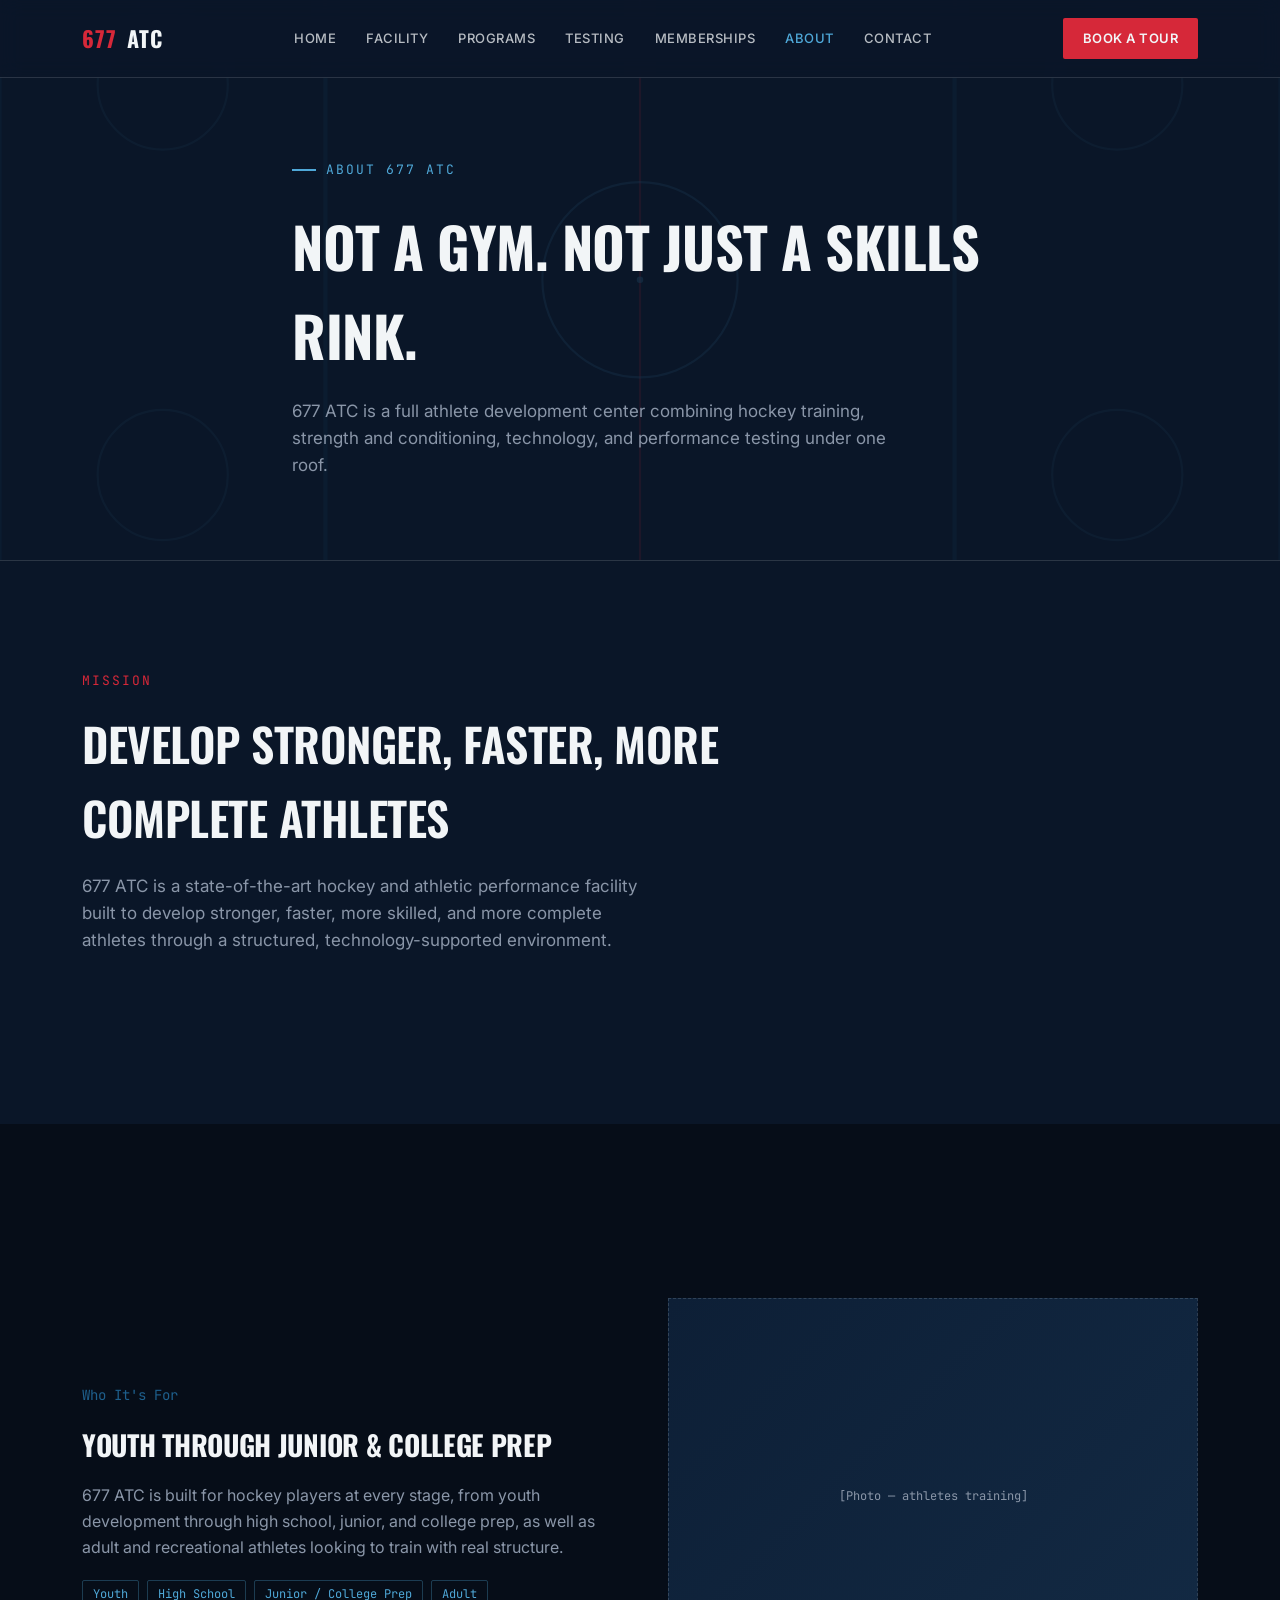
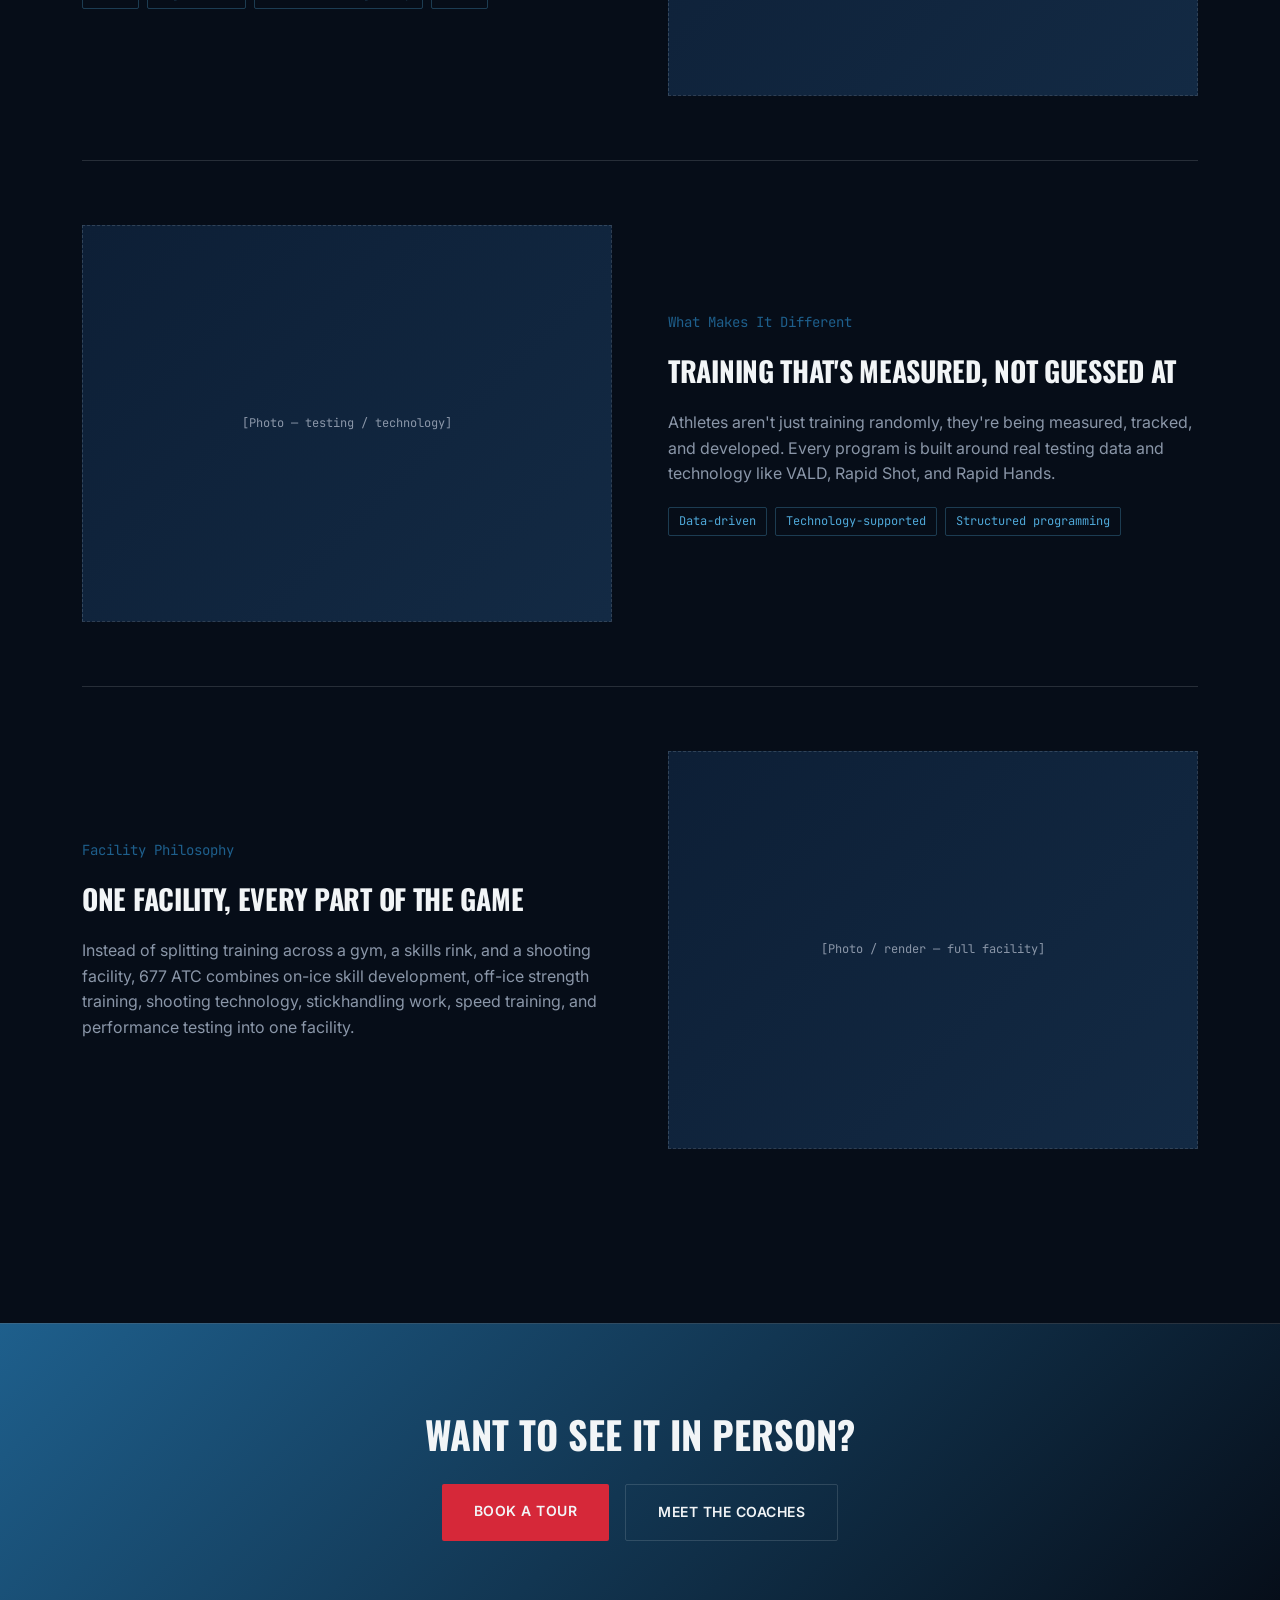
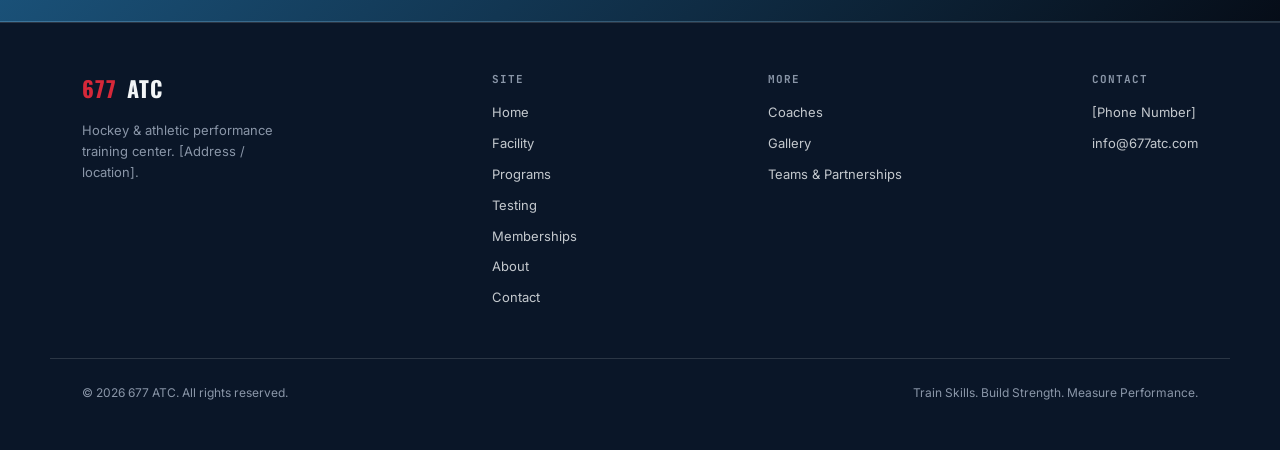
==== about.html @ 2be86d32 "Initial 677 ATC site" ====
<!DOCTYPE html>
<html lang="en">
<head>
<meta charset="UTF-8">
<meta name="viewport" content="width=device-width, initial-scale=1.0">
<title>About | 677 ATC</title>
<meta name="description" content="677 ATC is a full athlete development center combining hockey training, strength and conditioning, technology, and performance testing.">
<link rel="preconnect" href="https://fonts.googleapis.com">
<link href="https://fonts.googleapis.com/css2?family=Oswald:wght@400;500;600;700&family=Inter:wght@400;500;600&family=JetBrains+Mono:wght@400;500&display=swap" rel="stylesheet">
<link rel="stylesheet" href="styles.css">
</head>
<body>
<header>
  <nav>
    <a href="index.html" class="logo"><span class="num">677</span> ATC</a>
    <div class="nav-links">
      <a href="index.html">Home</a>
      <a href="facility.html">Facility</a>
      <a href="programs.html">Programs</a>
      <a href="testing.html">Testing</a>
      <a href="memberships.html">Memberships</a>
      <a href="about.html" class="active">About</a>
      <a href="contact.html">Contact</a>
    </div>
    <a href="contact.html" class="nav-cta">Book a Tour</a>
  </nav>
</header>
<section class="page-hero">
  <svg class="rink-svg" viewBox="0 0 1180 800" preserveAspectRatio="xMidYMid slice">
    <rect x="0" y="0" width="1180" height="800" rx="40" fill="none" stroke="#1E5F8C" stroke-width="3" opacity="0.4"/>
    <line x1="590" y1="0" x2="590" y2="800" stroke="#D62839" stroke-width="2" opacity="0.5"/>
    <line x1="300" y1="0" x2="300" y2="800" stroke="#1E5F8C" stroke-width="4" opacity="0.4"/>
    <line x1="880" y1="0" x2="880" y2="800" stroke="#1E5F8C" stroke-width="4" opacity="0.4"/>
    <circle cx="590" cy="400" r="90" fill="none" stroke="#4FA8D8" stroke-width="2" opacity="0.4"/>
    <circle cx="590" cy="400" r="3" fill="#4FA8D8" opacity="0.6"/>
    <circle cx="150" cy="220" r="60" fill="none" stroke="#4FA8D8" stroke-width="2" opacity="0.25"/>
    <circle cx="150" cy="580" r="60" fill="none" stroke="#4FA8D8" stroke-width="2" opacity="0.25"/>
    <circle cx="1030" cy="220" r="60" fill="none" stroke="#4FA8D8" stroke-width="2" opacity="0.25"/>
    <circle cx="1030" cy="580" r="60" fill="none" stroke="#4FA8D8" stroke-width="2" opacity="0.25"/>
  </svg>
  <div class="wrap page-hero-inner">
    <div class="eyebrow">About 677 ATC</div>
    <h1 class="page-title">Not a Gym. Not Just a Skills Rink.</h1>
    <p class="page-desc">677 ATC is a full athlete development center combining hockey training, strength and conditioning, technology, and performance testing under one roof.</p>
  </div>
</section>

<section>
  <div class="wrap">
    <div class="section-head reveal">
      <div class="section-eyebrow">Mission</div>
      <h2 class="section-title">Develop Stronger, Faster, More Complete Athletes</h2>
      <p class="section-desc">677 ATC is a state-of-the-art hockey and athletic performance facility built to develop stronger, faster, more skilled, and more complete athletes through a structured, technology-supported environment.</p>
    </div>
  </div>
</section>

<section class="bg-deep">
  <div class="wrap">
    <div class="detail-block reveal">
      <div>
        <div class="detail-num">Who It's For</div>
        <h3>Youth Through Junior &amp; College Prep</h3>
        <p>677 ATC is built for hockey players at every stage, from youth development through high school, junior, and college prep, as well as adult and recreational athletes looking to train with real structure.</p>
        <div class="detail-tags"><span>Youth</span><span>High School</span><span>Junior / College Prep</span><span>Adult</span></div>
      </div>
      <div class="detail-visual reveal">[Photo — athletes training]</div>
    </div>
    <div class="detail-block reverse reveal">
      <div>
        <div class="detail-num">What Makes It Different</div>
        <h3>Training That's Measured, Not Guessed At</h3>
        <p>Athletes aren't just training randomly, they're being measured, tracked, and developed. Every program is built around real testing data and technology like VALD, Rapid Shot, and Rapid Hands.</p>
        <div class="detail-tags"><span>Data-driven</span><span>Technology-supported</span><span>Structured programming</span></div>
      </div>
      <div class="detail-visual reveal">[Photo — testing / technology]</div>
    </div>
    <div class="detail-block reveal">
      <div>
        <div class="detail-num">Facility Philosophy</div>
        <h3>One Facility, Every Part of the Game</h3>
        <p>Instead of splitting training across a gym, a skills rink, and a shooting facility, 677 ATC combines on-ice skill development, off-ice strength training, shooting technology, stickhandling work, speed training, and performance testing into one facility.</p>
      </div>
      <div class="detail-visual reveal">[Photo / render — full facility]</div>
    </div>
  </div>
</section>
<section class="cta-band">
  <div class="wrap">
    <h2 class="reveal">Want to see it in person?</h2>
    <div class="hero-ctas reveal">
      <a href="contact.html" class="btn-primary">Book a Tour</a>
      <a href="coaches.html" class="btn-secondary">Meet the Coaches</a>
    </div>
  </div>
</section>
<footer>
  <div class="wrap footer-inner">
    <div class="footer-col">
      <div class="logo"><span class="num">677</span> ATC</div>
      <p style="color:var(--steel);font-size:13px;margin-top:14px;max-width:220px;">Hockey &amp; athletic performance training center. [Address / location].</p>
    </div>
    <div class="footer-col">
      <h5>Site</h5>
      <a href="index.html">Home</a>
      <a href="facility.html">Facility</a>
      <a href="programs.html">Programs</a>
      <a href="testing.html">Testing</a>
      <a href="memberships.html">Memberships</a>
      <a href="about.html">About</a>
      <a href="contact.html">Contact</a>
    </div>
    <div class="footer-col">
      <h5>More</h5>
      <a href="coaches.html">Coaches</a>
      <a href="gallery.html">Gallery</a>
      <a href="teams.html">Teams & Partnerships</a>
    </div>
    <div class="footer-col">
      <h5>Contact</h5>
      <a href="tel:+10000000000">[Phone Number]</a>
      <a href="mailto:info@677atc.com">info@677atc.com</a>
    </div>
  </div>
  <div class="wrap footer-bottom">
    <div>&copy; 2026 677 ATC. All rights reserved.</div>
    <div>Train Skills. Build Strength. Measure Performance.</div>
  </div>
</footer>
<script src="script.js"></script>
</body>
</html>
---- styles.css ----
:root{
  --navy: #0A1628;
  --navy-deep: #060D18;
  --rink-blue: #1E5F8C;
  --ice-blue: #4FA8D8;
  --ice-white: #F2F5F7;
  --steel: #8A96A8;
  --goal-red: #D62839;
  --line-white: rgba(242,245,247,0.14);
  --font-display: 'Oswald', sans-serif;
  --font-body: 'Inter', sans-serif;
  --font-mono: 'JetBrains Mono', monospace;
}

*{margin:0;padding:0;box-sizing:border-box;}
html{scroll-behavior:smooth;}
body{
  background: var(--navy);
  color: var(--ice-white);
  font-family: var(--font-body);
  line-height: 1.6;
  overflow-x:hidden;
}
a{color:inherit;text-decoration:none;}
img{max-width:100%;display:block;}
.wrap{max-width:1180px;margin:0 auto;padding:0 32px;}

/* ---------- NAV ---------- */
header{
  position:fixed;top:0;left:0;right:0;z-index:100;
  background:rgba(10,22,40,0.9);
  backdrop-filter: blur(10px);
  border-bottom:1px solid var(--line-white);
}
nav{
  display:flex;align-items:center;justify-content:space-between;
  padding:18px 32px;max-width:1180px;margin:0 auto;
}
.logo{
  font-family:var(--font-display);
  font-weight:700;font-size:22px;letter-spacing:1px;
  display:flex;align-items:center;gap:10px;
}
.logo .num{color:var(--goal-red);}
.nav-links{display:flex;gap:30px;font-size:13px;font-weight:500;text-transform:uppercase;letter-spacing:0.5px;}
.nav-links a{opacity:0.75;transition:opacity .2s;}
.nav-links a:hover, .nav-links a.active{opacity:1;color:var(--ice-blue);}
.nav-cta{
  background:var(--goal-red);color:var(--ice-white);
  padding:10px 20px;font-size:13px;font-weight:600;
  text-transform:uppercase;letter-spacing:0.5px;border-radius:2px;
  transition:background .2s;white-space:nowrap;
}
.nav-cta:hover{background:#b8202f;}

/* ---------- HOMEPAGE HERO ---------- */
.hero{
  position:relative;min-height:100vh;display:flex;align-items:center;
  padding-top:80px;overflow:hidden;
}
.rink-svg{position:absolute;inset:0;width:100%;height:100%;opacity:0.35;pointer-events:none;}
.hero-inner{position:relative;z-index:2;max-width:1180px;margin:0 auto;padding:0 32px;width:100%;}
.eyebrow{
  font-family:var(--font-mono);font-size:13px;color:var(--ice-blue);
  letter-spacing:2px;text-transform:uppercase;margin-bottom:20px;
  display:flex;align-items:center;gap:10px;
}
.eyebrow::before{content:'';width:24px;height:2px;background:var(--ice-blue);}
h1.headline{
  font-family:var(--font-display);font-weight:700;
  font-size:clamp(38px, 6.5vw, 76px);line-height:0.98;letter-spacing:-1px;
  text-transform:uppercase;max-width:900px;margin-bottom:14px;
}
.headline-sub{
  font-family:var(--font-display);font-weight:400;font-size:clamp(16px,2vw,22px);
  color:var(--steel);text-transform:uppercase;letter-spacing:1px;margin-bottom:22px;
}
h1.headline .accent{color:var(--ice-blue);}
.tagline{
  font-family:var(--font-mono);font-size:16px;color:var(--ice-white);
  margin-bottom:36px;letter-spacing:0.5px;
}
.hero-sub{font-size:18px;color:var(--steel);max-width:520px;margin-bottom:36px;}
.hero-ctas{display:flex;gap:16px;flex-wrap:wrap;}
.btn-primary{
  background:var(--goal-red);color:var(--ice-white);
  padding:16px 32px;font-size:14px;font-weight:600;
  text-transform:uppercase;letter-spacing:0.5px;border-radius:2px;
  transition:background .2s; display:inline-block;border:none;cursor:pointer;
}
.btn-primary:hover{background:#b8202f;}
.btn-secondary{
  border:1px solid var(--line-white);color:var(--ice-white);
  padding:16px 32px;font-size:14px;font-weight:600;
  text-transform:uppercase;letter-spacing:0.5px;border-radius:2px;
  transition:border-color .2s,background .2s; display:inline-block;background:transparent;cursor:pointer;
}
.btn-secondary:hover{border-color:var(--ice-blue);background:rgba(79,168,216,0.08);}

/* ---------- INTERIOR PAGE HERO (smaller) ---------- */
.page-hero{
  padding:160px 0 80px;position:relative;overflow:hidden;
  border-bottom:1px solid var(--line-white);
}
.page-hero .rink-svg{opacity:0.2;}
.page-hero-inner{position:relative;z-index:2;max-width:760px;}
h1.page-title{
  font-family:var(--font-display);font-weight:700;font-size:clamp(34px,5vw,56px);
  text-transform:uppercase;letter-spacing:-0.5px;margin-bottom:18px;
}
.page-desc{font-size:17px;color:var(--steel);max-width:600px;}

/* ---------- SCOREBOARD STAT BAR ---------- */
.scoreboard{border-top:1px solid var(--line-white);border-bottom:1px solid var(--line-white);background:var(--navy-deep);}
.scoreboard .wrap{display:grid;grid-template-columns:repeat(4,1fr);}
.stat{padding:32px 24px;text-align:center;border-right:1px solid var(--line-white);}
.stat:last-child{border-right:none;}
.stat .num{font-family:var(--font-mono);font-size:32px;font-weight:500;color:var(--ice-blue);}
.stat .label{font-size:12px;color:var(--steel);text-transform:uppercase;letter-spacing:1px;margin-top:6px;}

/* ---------- SECTION SHARED ---------- */
section{padding:110px 0;position:relative;}
.section-head{margin-bottom:60px;max-width:640px;}
.section-eyebrow{
  font-family:var(--font-mono);font-size:13px;color:var(--goal-red);
  text-transform:uppercase;letter-spacing:2px;margin-bottom:16px;
}
h2.section-title{
  font-family:var(--font-display);font-weight:600;
  font-size:clamp(30px,4vw,46px);text-transform:uppercase;letter-spacing:-0.5px;
  margin-bottom:18px;
}
.section-desc{color:var(--steel);font-size:17px;max-width:560px;}
.bg-deep{background:var(--navy-deep);}

/* ---------- PROGRAM / NUMBERED SEQUENCE CARDS ---------- */
.program-grid{display:grid;grid-template-columns:repeat(3,1fr);gap:2px;background:var(--line-white);}
.program-card{background:var(--navy-deep);padding:44px 34px;position:relative;}
.program-num{font-family:var(--font-mono);font-size:14px;color:var(--rink-blue);margin-bottom:22px;}
.program-card h3{font-family:var(--font-display);font-size:22px;text-transform:uppercase;margin-bottom:12px;letter-spacing:0.5px;}
.program-card p{color:var(--steel);font-size:15px;margin-bottom:18px;}
.program-card .tag{
  display:inline-block;font-family:var(--font-mono);font-size:12px;
  color:var(--ice-blue);border:1px solid rgba(79,168,216,0.3);padding:4px 10px;border-radius:2px;
}

/* ---------- FACILITY FEATURE GRID ---------- */
.feature-grid{display:grid;grid-template-columns:repeat(4,1fr);gap:1px;background:var(--line-white);}
.feature{background:var(--navy);padding:32px 28px;}
.feature h4{font-family:var(--font-display);font-size:18px;text-transform:uppercase;margin-bottom:10px;letter-spacing:0.5px;}
.feature p{color:var(--steel);font-size:14px;}
.icon-line{width:32px;height:3px;background:var(--goal-red);margin-bottom:18px;}

/* ---------- FACILITY PAGE DETAIL BLOCKS ---------- */
.detail-block{
  display:grid;grid-template-columns:1fr 1fr;gap:56px;align-items:center;
  padding:64px 0;border-bottom:1px solid var(--line-white);
}
.detail-block:last-of-type{border-bottom:none;}
.detail-block.reverse{direction:rtl;}
.detail-block.reverse > *{direction:ltr;}
.detail-num{font-family:var(--font-mono);color:var(--rink-blue);font-size:14px;margin-bottom:16px;}
.detail-block h3{font-family:var(--font-display);font-size:28px;text-transform:uppercase;margin-bottom:16px;letter-spacing:-0.3px;}
.detail-block p{color:var(--steel);font-size:16px;margin-bottom:20px;}
.detail-tags{display:flex;gap:8px;flex-wrap:wrap;}
.detail-tags span{
  font-family:var(--font-mono);font-size:12px;color:var(--ice-blue);
  border:1px solid rgba(79,168,216,0.3);padding:4px 10px;border-radius:2px;
}
.detail-visual{
  aspect-ratio:4/3;background:linear-gradient(135deg,#0d1f36,#132a44);
  border:1px dashed var(--line-white);display:flex;align-items:center;justify-content:center;
  font-family:var(--font-mono);font-size:12px;color:var(--steel);
}

/* ---------- PRICING / MEMBERSHIP CARDS ---------- */
.pricing-grid{display:grid;grid-template-columns:repeat(3,1fr);gap:24px;}
.pricing-card{
  background:var(--navy-deep);border:1px solid var(--line-white);border-radius:4px;
  padding:40px 32px;display:flex;flex-direction:column;
}
.pricing-card.featured{border-color:var(--goal-red);position:relative;}
.pricing-badge{
  position:absolute;top:-13px;left:32px;background:var(--goal-red);color:var(--ice-white);
  font-family:var(--font-mono);font-size:11px;text-transform:uppercase;letter-spacing:1px;
  padding:4px 12px;border-radius:2px;
}
.pricing-card h3{font-family:var(--font-display);font-size:22px;text-transform:uppercase;margin-bottom:10px;}
.pricing-card .price{font-family:var(--font-mono);font-size:24px;color:var(--ice-blue);margin-bottom:20px;}
.pricing-card ul{list-style:none;margin-bottom:28px;flex-grow:1;}
.pricing-card ul li{
  font-size:14px;color:var(--steel);padding:9px 0;border-top:1px solid var(--line-white);
}
.pricing-card ul li:first-child{border-top:none;}
.pricing-note{
  background:rgba(255,255,255,0.03);border:1px solid var(--line-white);border-radius:4px;
  padding:36px;text-align:center;margin-top:32px;
}
.pricing-note p{color:var(--steel);font-size:16px;margin-bottom:20px;max-width:520px;margin-left:auto;margin-right:auto;}

/* ---------- COACH / STAFF CARDS ---------- */
.coach-grid{display:grid;grid-template-columns:repeat(3,1fr);gap:32px;}
.coach-card{background:var(--navy-deep);border:1px solid var(--line-white);border-radius:4px;overflow:hidden;}
.coach-photo{
  aspect-ratio:1/1;background:linear-gradient(135deg,#0d1f36,#132a44);
  display:flex;align-items:center;justify-content:center;
  font-family:var(--font-mono);font-size:12px;color:var(--steel);
  border-bottom:1px solid var(--line-white);
}
.coach-info{padding:24px;}
.coach-info h4{font-family:var(--font-display);font-size:19px;text-transform:uppercase;margin-bottom:4px;}
.coach-role{font-family:var(--font-mono);font-size:12px;color:var(--ice-blue);margin-bottom:14px;text-transform:uppercase;letter-spacing:0.5px;}
.coach-info p{color:var(--steel);font-size:14px;margin-bottom:14px;}
.coach-tags{display:flex;gap:6px;flex-wrap:wrap;}
.coach-tags span{
  font-size:11px;font-family:var(--font-mono);color:var(--steel);
  border:1px solid var(--line-white);padding:3px 8px;border-radius:2px;
}

/* ---------- TECHNOLOGY GRID ---------- */
.tech-grid{display:grid;grid-template-columns:repeat(2,1fr);gap:1px;background:var(--line-white);}
.tech-item{background:var(--navy);padding:40px;display:flex;gap:24px;align-items:flex-start;}
.tech-mark{
  font-family:var(--font-mono);font-size:13px;color:var(--goal-red);
  border:1px solid rgba(214,40,57,0.35);padding:6px 10px;border-radius:2px;white-space:nowrap;
}
.tech-item h4{font-family:var(--font-display);font-size:19px;text-transform:uppercase;margin-bottom:8px;}
.tech-item p{color:var(--steel);font-size:14px;}

/* ---------- GALLERY ---------- */
.gallery-grid{display:grid;grid-template-columns:repeat(4,1fr);gap:12px;}
.gallery-slot{
  aspect-ratio:4/5;background:linear-gradient(135deg,#0d1f36,#132a44);
  border:1px dashed var(--line-white);display:flex;align-items:center;justify-content:center;
  font-family:var(--font-mono);font-size:12px;color:var(--steel);text-align:center;padding:12px;
}
.gallery-slot.wide{aspect-ratio:8/5;grid-column:span 2;}

/* ---------- TEAMS / PARTNERSHIPS ---------- */
.partner-grid{display:grid;grid-template-columns:repeat(2,1fr);gap:1px;background:var(--line-white);}
.partner-card{background:var(--navy);padding:40px;}
.partner-card h4{font-family:var(--font-display);font-size:20px;text-transform:uppercase;margin-bottom:10px;}
.partner-card p{color:var(--steel);font-size:14px;}

/* ---------- CONTACT ---------- */
.contact-inner{display:grid;grid-template-columns:0.9fr 1.1fr;gap:64px;align-items:start;}
.contact-info-block{margin-bottom:28px;}
.contact-info-block .label{
  font-family:var(--font-mono);font-size:11px;color:var(--ice-blue);
  text-transform:uppercase;letter-spacing:1px;margin-bottom:6px;
}
.contact-info-block .value{font-size:16px;}
.map-embed{
  aspect-ratio:16/9;background:linear-gradient(135deg,#0d1f36,#132a44);
  border:1px dashed var(--line-white);display:flex;align-items:center;justify-content:center;
  font-family:var(--font-mono);font-size:12px;color:var(--steel);margin-top:24px;
}
.contact-form{background:rgba(255,255,255,0.03);border:1px solid var(--line-white);padding:40px;border-radius:4px;}
.field{margin-bottom:20px;}
.field-row{display:grid;grid-template-columns:1fr 1fr;gap:16px;}
.field label{display:block;font-size:12px;text-transform:uppercase;letter-spacing:1px;color:var(--steel);margin-bottom:8px;}
.field input, .field select, .field textarea{
  width:100%;background:var(--navy-deep);border:1px solid var(--line-white);
  color:var(--ice-white);padding:14px 16px;font-size:15px;border-radius:2px;font-family:var(--font-body);
}
.field textarea{resize:vertical;min-height:100px;}
.field input:focus, .field select:focus, .field textarea:focus{outline:2px solid var(--ice-blue);outline-offset:1px;}
.submit-btn{
  width:100%;background:var(--goal-red);color:var(--ice-white);border:none;
  padding:16px;font-size:14px;font-weight:600;text-transform:uppercase;letter-spacing:0.5px;
  border-radius:2px;cursor:pointer;transition:background .2s;
}
.submit-btn:hover{background:#b8202f;}

/* ---------- CTA BAND ---------- */
.cta-band{
  background:linear-gradient(135deg, var(--rink-blue), var(--navy-deep));
  padding:80px 0;text-align:center;border-top:1px solid var(--line-white);border-bottom:1px solid var(--line-white);
}
.cta-band h2{font-family:var(--font-display);font-size:clamp(26px,3.5vw,38px);text-transform:uppercase;margin-bottom:20px;}
.cta-band .hero-ctas{justify-content:center;}

/* ---------- FOOTER ---------- */
footer{border-top:1px solid var(--line-white);padding:48px 0;}
.footer-inner{display:flex;justify-content:space-between;align-items:flex-start;flex-wrap:wrap;gap:32px;}
.footer-links{display:flex;gap:24px;font-size:13px;color:var(--steel);flex-wrap:wrap;}
.footer-col h5{
  font-family:var(--font-mono);font-size:11px;color:var(--steel);text-transform:uppercase;
  letter-spacing:1px;margin-bottom:14px;
}
.footer-col a{display:block;font-size:13px;color:var(--ice-white);opacity:0.8;margin-bottom:10px;}
.footer-col a:hover{opacity:1;color:var(--ice-blue);}
.footer-bottom{
  margin-top:40px;padding-top:24px;border-top:1px solid var(--line-white);
  font-size:12px;color:var(--steel);display:flex;justify-content:space-between;flex-wrap:wrap;gap:12px;
}

/* ---------- SCROLL REVEAL ---------- */
.reveal{opacity:0;transform:translateY(24px);transition:opacity .7s ease, transform .7s ease;}
.reveal.visible{opacity:1;transform:translateY(0);}
@media (prefers-reduced-motion: reduce){
  .reveal{opacity:1;transform:none;transition:none;}
  html{scroll-behavior:auto;}
}

/* ---------- RESPONSIVE ---------- */
@media (max-width:900px){
  .nav-links{display:none;}
  .scoreboard .wrap{grid-template-columns:repeat(2,1fr);}
  .stat:nth-child(2){border-right:none;}
  .program-grid{grid-template-columns:1fr;}
  .feature-grid{grid-template-columns:repeat(2,1fr);}
  .gallery-grid{grid-template-columns:repeat(2,1fr);}
  .gallery-slot.wide{grid-column:span 2;}
  .contact-inner{grid-template-columns:1fr;}
  .detail-block, .detail-block.reverse{grid-template-columns:1fr;direction:ltr;}
  .pricing-grid{grid-template-columns:1fr;}
  .coach-grid{grid-template-columns:1fr;}
  .tech-grid{grid-template-columns:1fr;}
  .partner-grid{grid-template-columns:1fr;}
  .field-row{grid-template-columns:1fr;}
  section{padding:72px 0;}
  .page-hero{padding:140px 0 60px;}
}
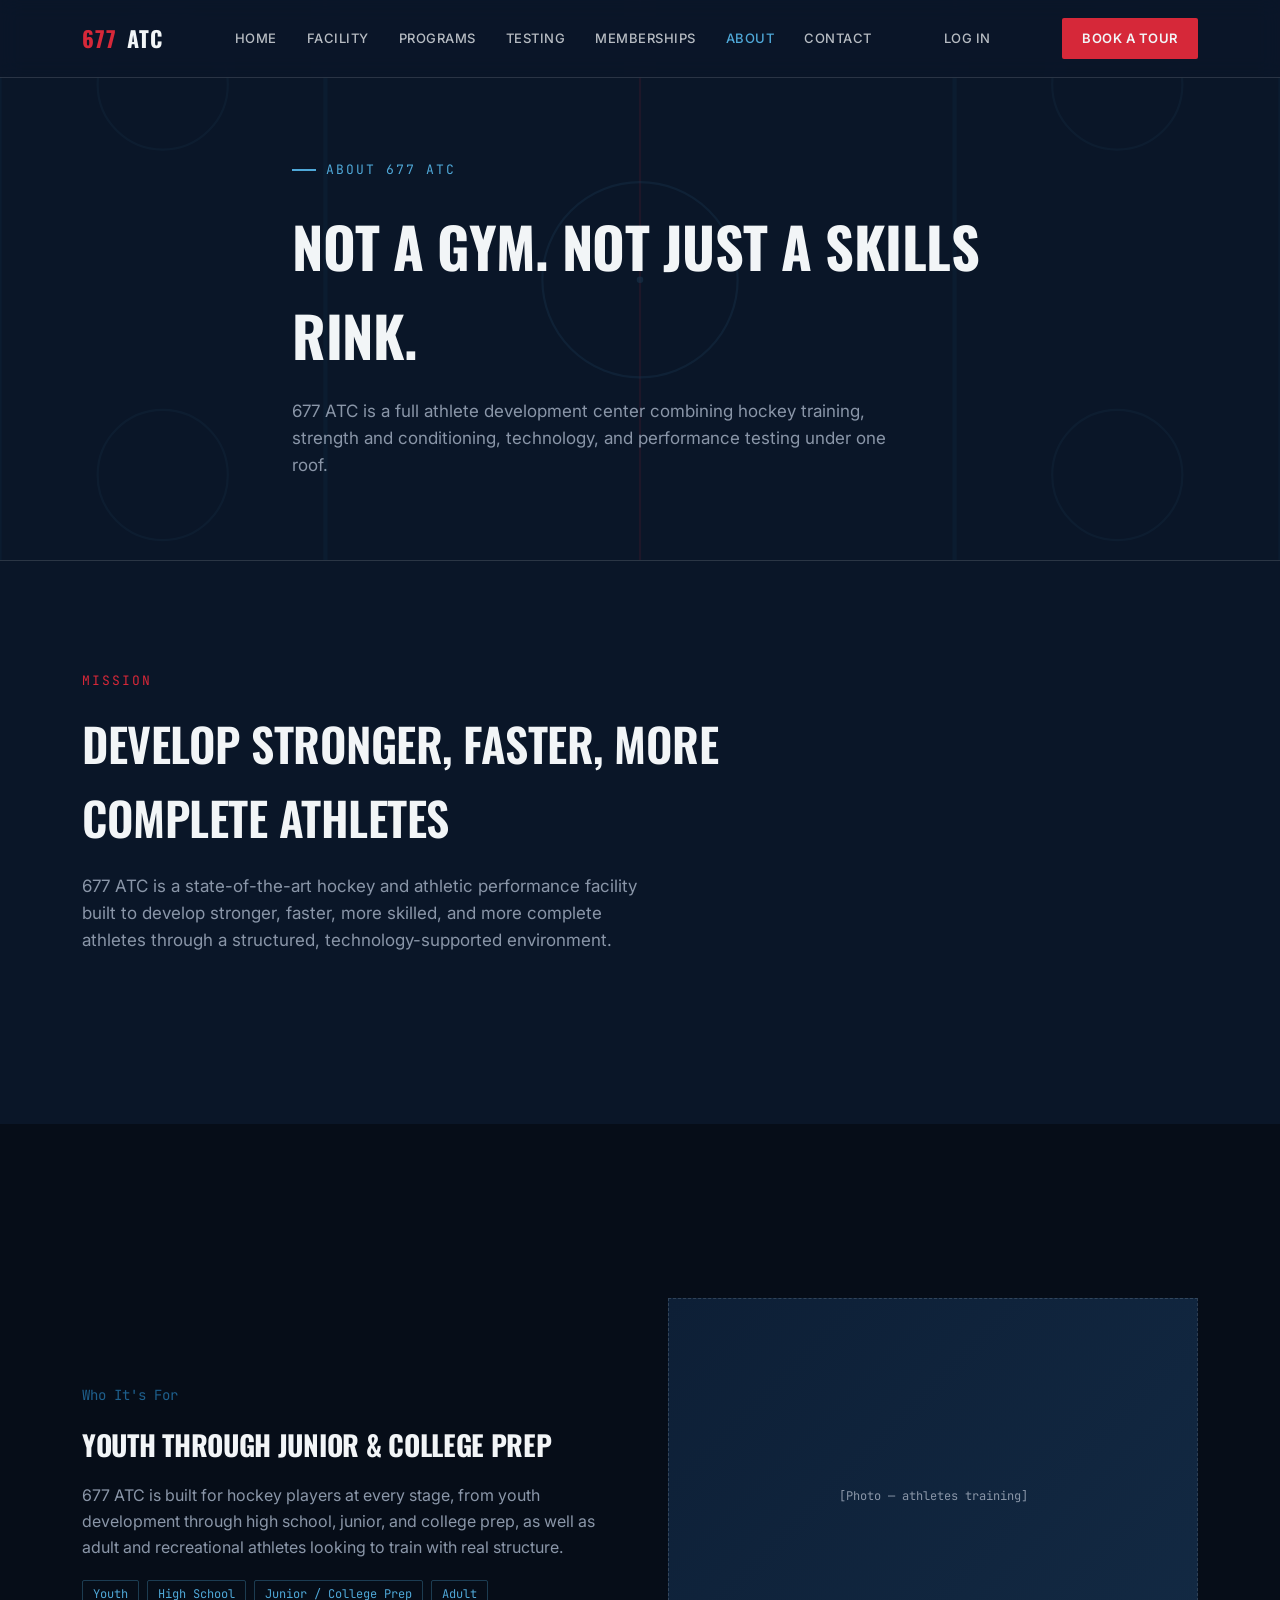
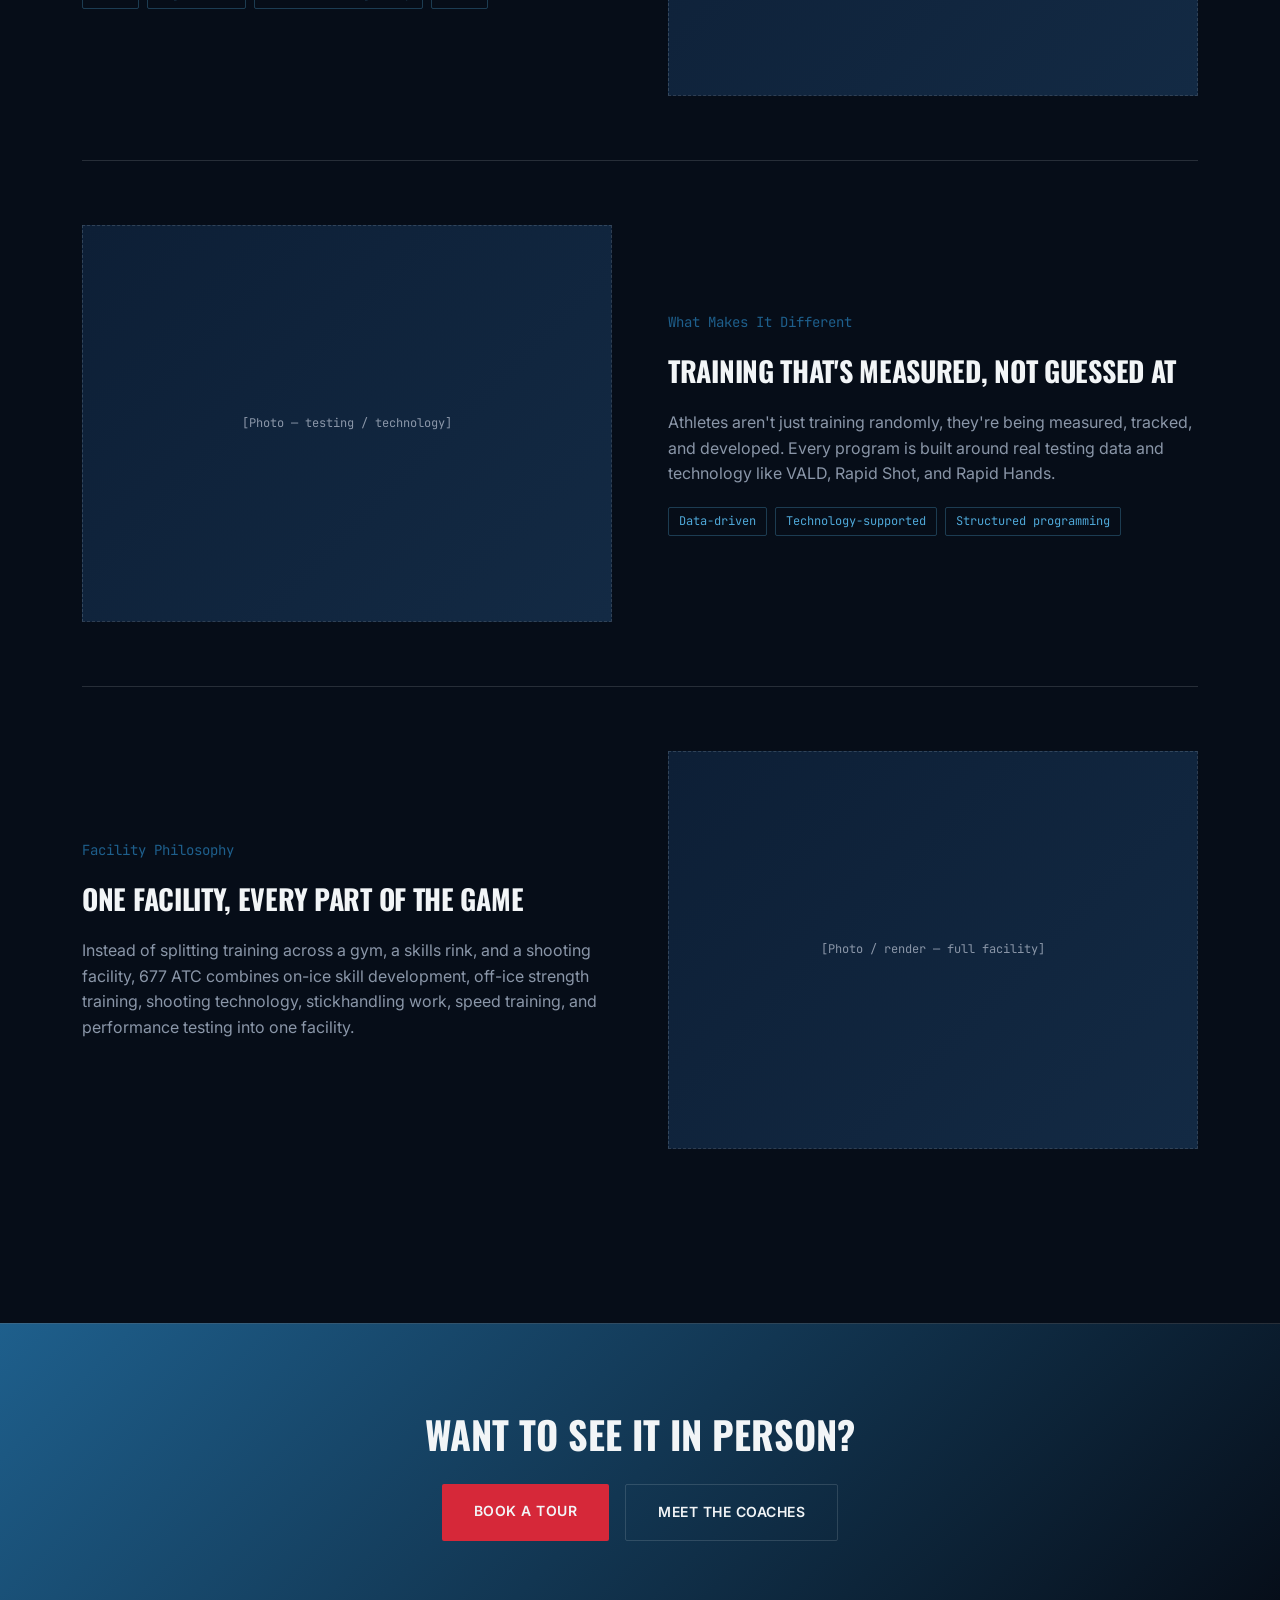
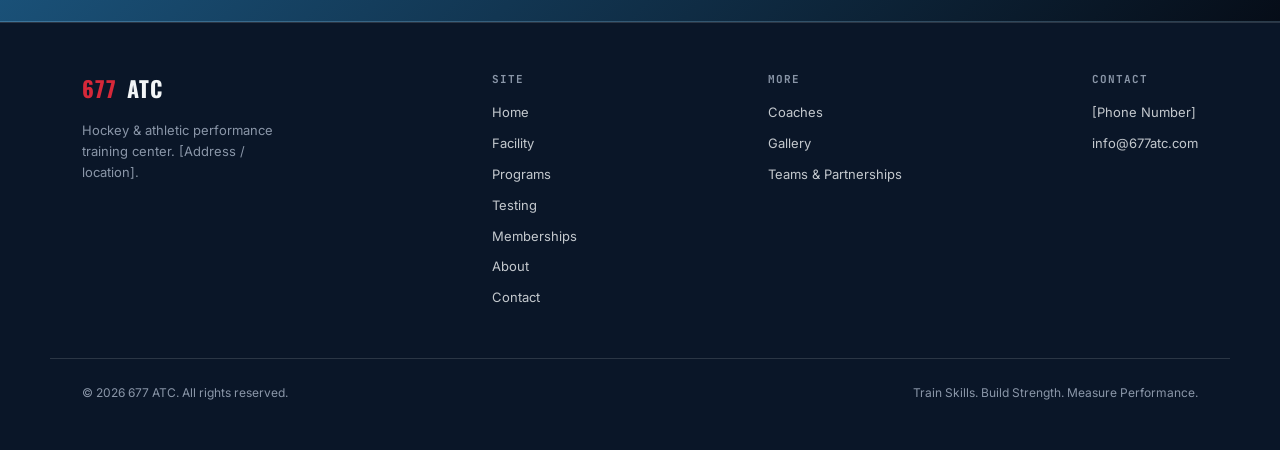
==== commit c02133b5: "Add customer accounts and lock down admin access by role" ====
--- a/about.html
+++ b/about.html
@@ -22,6 +22,7 @@
       <a href="about.html" class="active">About</a>
       <a href="contact.html">Contact</a>
     </div>
+    <a href="account.html" class="login-link">Log In</a>
     <a href="contact.html" class="nav-cta">Book a Tour</a>
   </nav>
 </header>
--- a/styles.css
+++ b/styles.css
@@ -52,6 +52,11 @@
   transition:background .2s;white-space:nowrap;
 }
 .nav-cta:hover{background:#b8202f;}
+.login-link{
+  font-size:13px;font-weight:500;text-transform:uppercase;letter-spacing:0.5px;
+  opacity:0.75;transition:opacity .2s;white-space:nowrap;
+}
+.login-link:hover{opacity:1;color:var(--ice-blue);}
 
 /* ---------- HOMEPAGE HERO ---------- */
 .hero{
@@ -303,7 +308,50 @@
   html{scroll-behavior:auto;}
 }
 
-/* ---------- RESPONSIVE ---------- */
+/* ---------- ADMIN ---------- */
+.admin-login{
+  max-width:420px;margin:180px auto 0;padding:40px;
+  background:rgba(255,255,255,0.03);border:1px solid var(--line-white);border-radius:4px;
+}
+.admin-login h2{font-family:var(--font-display);text-transform:uppercase;margin-bottom:8px;font-size:24px;}
+.admin-login p{color:var(--steel);font-size:14px;margin-bottom:24px;}
+.admin-error{color:var(--goal-red);font-size:13px;margin-top:12px;display:none;}
+.admin-bar{
+  display:flex;justify-content:space-between;align-items:center;
+  padding:140px 0 32px;flex-wrap:wrap;gap:16px;
+}
+.admin-bar h1{font-family:var(--font-display);text-transform:uppercase;font-size:28px;}
+.filter-tabs{display:flex;gap:8px;margin-bottom:24px;flex-wrap:wrap;}
+.filter-tab{
+  font-family:var(--font-mono);font-size:12px;text-transform:uppercase;letter-spacing:0.5px;
+  padding:8px 16px;border:1px solid var(--line-white);border-radius:2px;cursor:pointer;
+  background:transparent;color:var(--steel);
+}
+.filter-tab.active{border-color:var(--ice-blue);color:var(--ice-blue);}
+.admin-table-wrap{overflow-x:auto;border:1px solid var(--line-white);border-radius:4px;}
+table.admin-table{width:100%;border-collapse:collapse;font-size:14px;}
+table.admin-table th{
+  text-align:left;font-family:var(--font-mono);font-size:11px;text-transform:uppercase;
+  letter-spacing:0.5px;color:var(--steel);padding:14px 16px;border-bottom:1px solid var(--line-white);
+  background:var(--navy-deep);white-space:nowrap;
+}
+table.admin-table td{padding:14px 16px;border-bottom:1px solid var(--line-white);vertical-align:top;}
+table.admin-table tr:last-child td{border-bottom:none;}
+.status-select{
+  background:var(--navy-deep);border:1px solid var(--line-white);color:var(--ice-white);
+  padding:6px 10px;border-radius:2px;font-size:12px;font-family:var(--font-mono);
+}
+.status-badge{
+  font-family:var(--font-mono);font-size:11px;padding:3px 10px;border-radius:2px;text-transform:uppercase;
+  display:inline-block;
+}
+.status-badge.new{background:rgba(214,40,57,0.15);color:var(--goal-red);}
+.status-badge.contacted{background:rgba(79,168,216,0.15);color:var(--ice-blue);}
+.status-badge.archived{background:rgba(138,150,168,0.15);color:var(--steel);}
+.empty-state{padding:60px 20px;text-align:center;color:var(--steel);font-size:14px;}
+.logout-link{font-family:var(--font-mono);font-size:12px;color:var(--steel);cursor:pointer;}
+.logout-link:hover{color:var(--ice-blue);}
+
 @media (max-width:900px){
   .nav-links{display:none;}
   .scoreboard .wrap{grid-template-columns:repeat(2,1fr);}
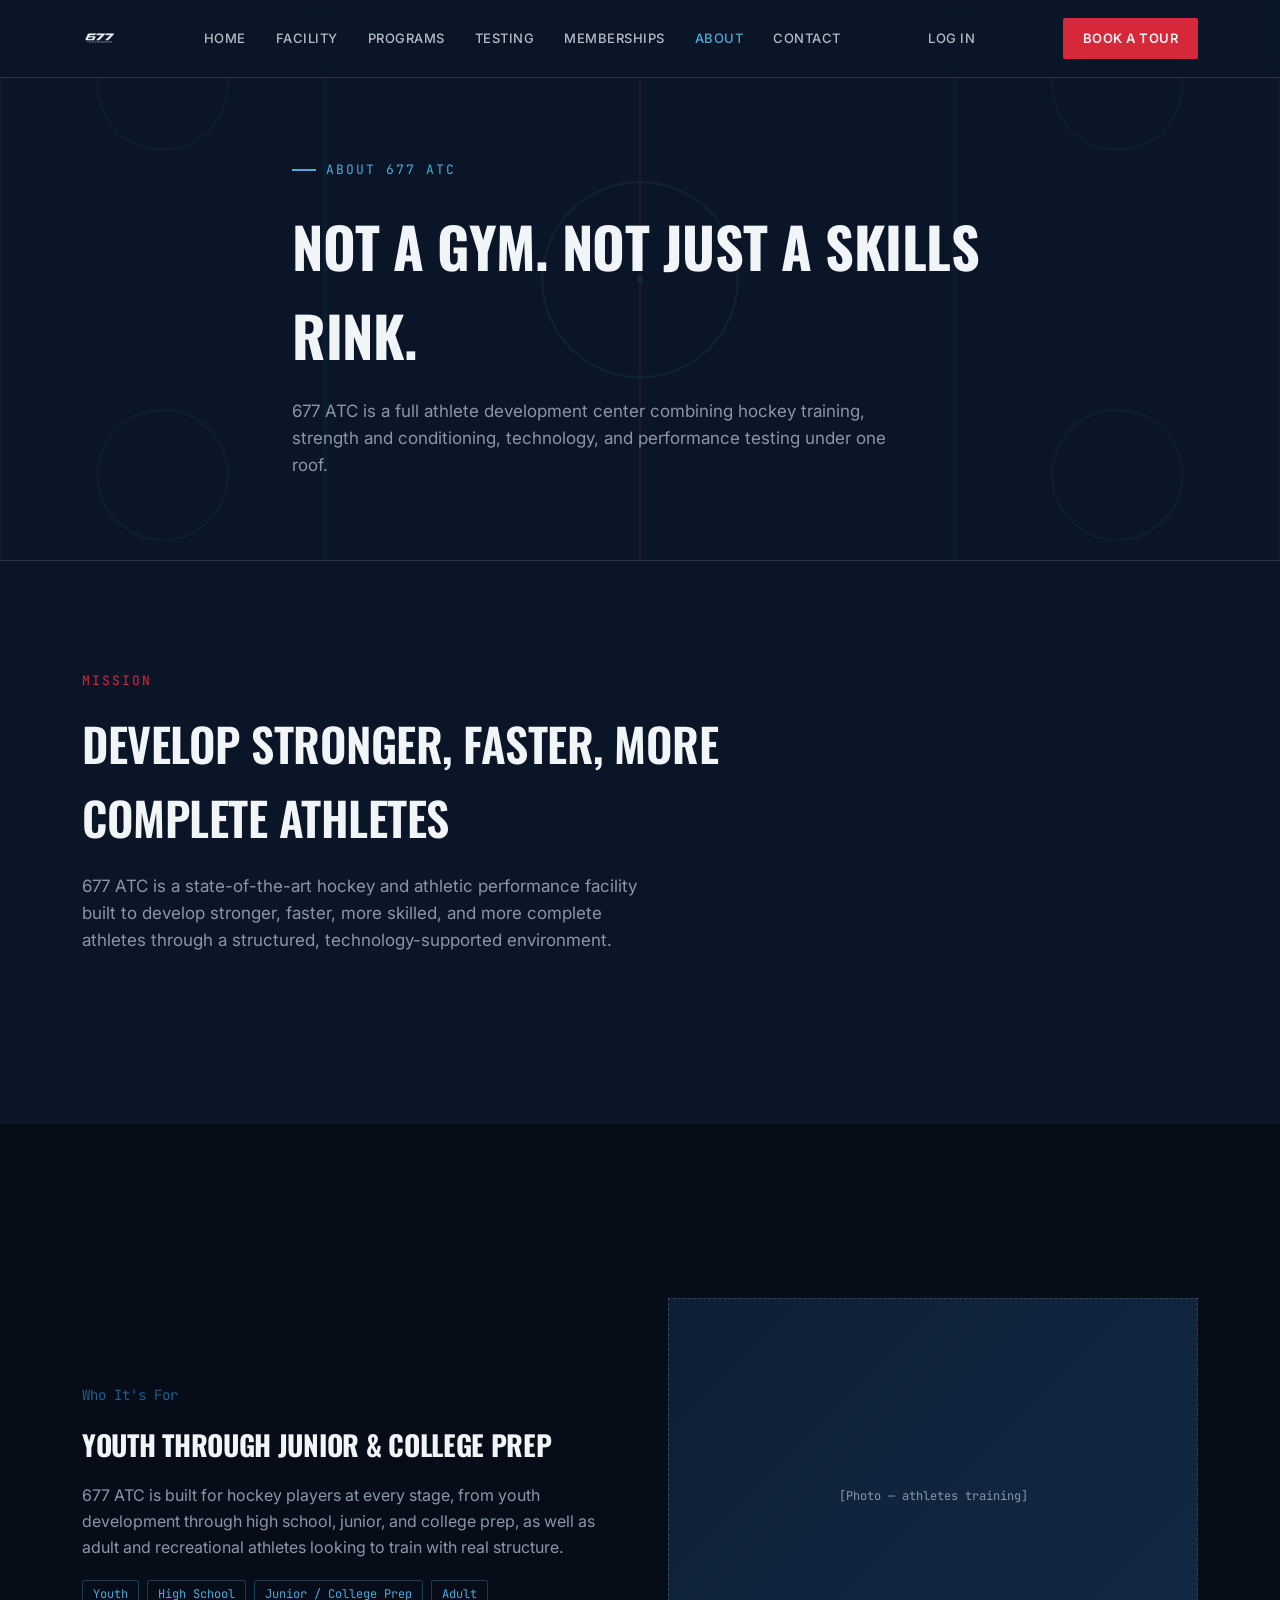
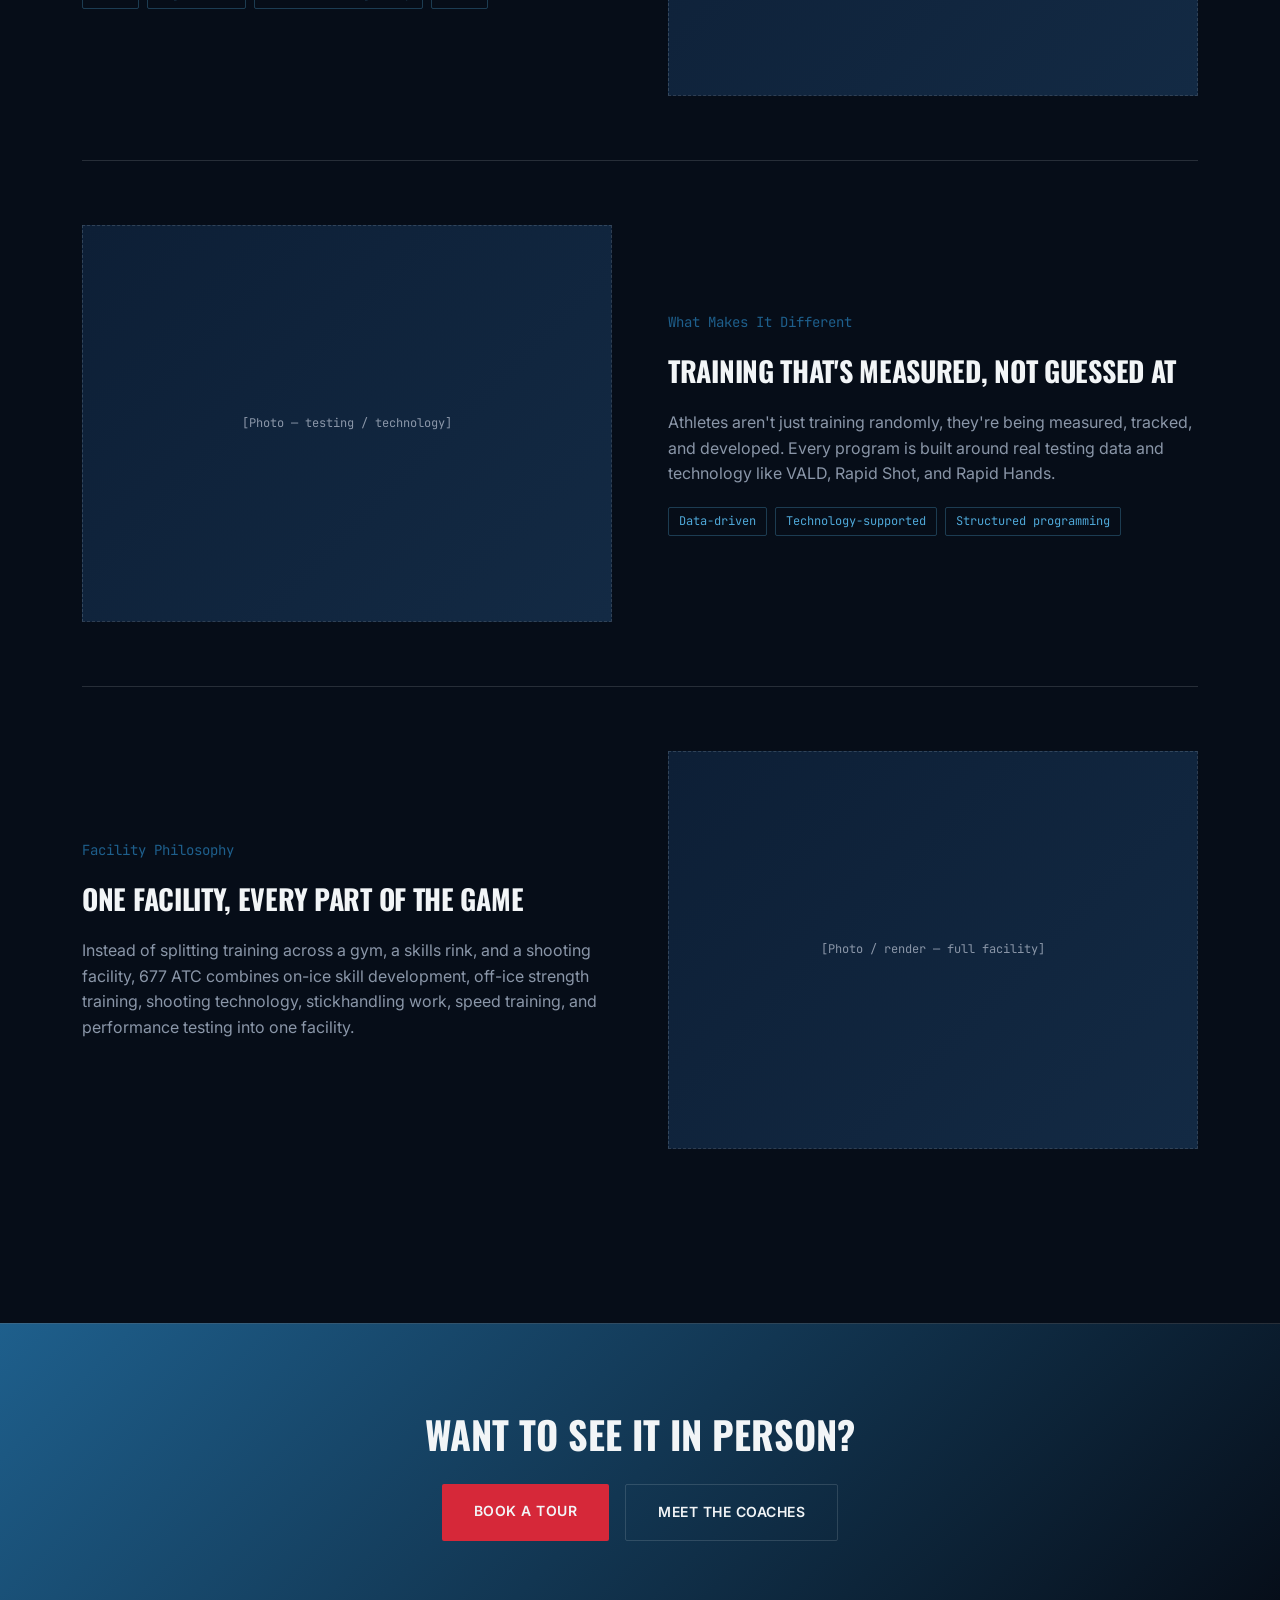
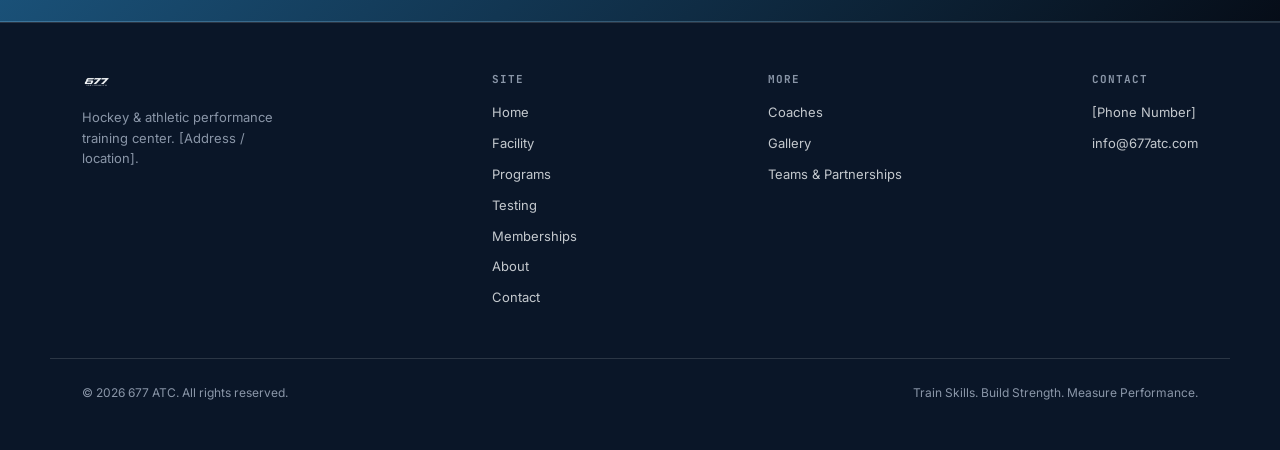
==== commit 0ae2027f: "Add real logo across site and favicon" ====
--- a/about.html
+++ b/about.html
@@ -7,12 +7,13 @@
 <meta name="description" content="677 ATC is a full athlete development center combining hockey training, strength and conditioning, technology, and performance testing.">
 <link rel="preconnect" href="https://fonts.googleapis.com">
 <link href="https://fonts.googleapis.com/css2?family=Oswald:wght@400;500;600;700&family=Inter:wght@400;500;600&family=JetBrains+Mono:wght@400;500&display=swap" rel="stylesheet">
+<link rel="icon" type="image/png" href="favicon.png">
 <link rel="stylesheet" href="styles.css">
 </head>
 <body>
 <header>
   <nav>
-    <a href="index.html" class="logo"><span class="num">677</span> ATC</a>
+    <a href="index.html" class="logo"><img src="assets/logo-mark-white.png" alt="677 ATC" class="logo-img"></a>
     <div class="nav-links">
       <a href="index.html">Home</a>
       <a href="facility.html">Facility</a>
@@ -22,7 +23,7 @@
       <a href="about.html" class="active">About</a>
       <a href="contact.html">Contact</a>
     </div>
-    <a href="account.html" class="login-link">Log In</a>
+    <a href="login.html" class="login-link">Log In</a>
     <a href="contact.html" class="nav-cta">Book a Tour</a>
   </nav>
 </header>
@@ -98,7 +99,7 @@
 <footer>
   <div class="wrap footer-inner">
     <div class="footer-col">
-      <div class="logo"><span class="num">677</span> ATC</div>
+      <div class="logo"><img src="assets/logo-mark-white.png" alt="677 ATC" class="logo-img"></div>
       <p style="color:var(--steel);font-size:13px;margin-top:14px;max-width:220px;">Hockey &amp; athletic performance training center. [Address / location].</p>
     </div>
     <div class="footer-col">
--- a/styles.css
+++ b/styles.css
@@ -41,6 +41,8 @@
   font-weight:700;font-size:22px;letter-spacing:1px;
   display:flex;align-items:center;gap:10px;
 }
+.logo-img{height:26px;width:auto;display:block;}
+footer .logo-img{height:22px;}
 .logo .num{color:var(--goal-red);}
 .nav-links{display:flex;gap:30px;font-size:13px;font-weight:500;text-transform:uppercase;letter-spacing:0.5px;}
 .nav-links a{opacity:0.75;transition:opacity .2s;}
@@ -79,6 +81,11 @@
 .headline-sub{
   font-family:var(--font-display);font-weight:400;font-size:clamp(16px,2vw,22px);
   color:var(--steel);text-transform:uppercase;letter-spacing:1px;margin-bottom:22px;
+}
+.hero-logo{
+  max-width:460px;width:70%;margin-bottom:28px;
+  mix-blend-mode:screen;
+  filter:drop-shadow(0 0 50px rgba(79,168,216,0.2));
 }
 h1.headline .accent{color:var(--ice-blue);}
 .tagline{
@@ -352,7 +359,25 @@
 .logout-link{font-family:var(--font-mono);font-size:12px;color:var(--steel);cursor:pointer;}
 .logout-link:hover{color:var(--ice-blue);}
 
+.summary-grid{
+  display:grid;grid-template-columns:repeat(4,1fr);gap:16px;margin-bottom:32px;
+}
+.summary-card{
+  background:var(--navy-deep);border:1px solid var(--line-white);border-radius:4px;padding:22px 20px;
+}
+.summary-card .num{font-family:var(--font-mono);font-size:28px;color:var(--ice-blue);}
+.summary-card .label{font-size:12px;color:var(--steel);text-transform:uppercase;letter-spacing:0.5px;margin-top:4px;}
+.notes-input{
+  background:var(--navy-deep);border:1px solid var(--line-white);color:var(--ice-white);
+  padding:8px 10px;border-radius:2px;font-size:13px;font-family:var(--font-body);
+  width:100%;min-width:160px;resize:vertical;min-height:36px;
+}
+.notes-input:focus{outline:2px solid var(--ice-blue);outline-offset:1px;}
+.saved-tick{color:var(--ice-blue);font-size:11px;font-family:var(--font-mono);margin-left:6px;opacity:0;transition:opacity .3s;}
+.saved-tick.show{opacity:1;}
+
 @media (max-width:900px){
+  .summary-grid{grid-template-columns:repeat(2,1fr);}
   .nav-links{display:none;}
   .scoreboard .wrap{grid-template-columns:repeat(2,1fr);}
   .stat:nth-child(2){border-right:none;}
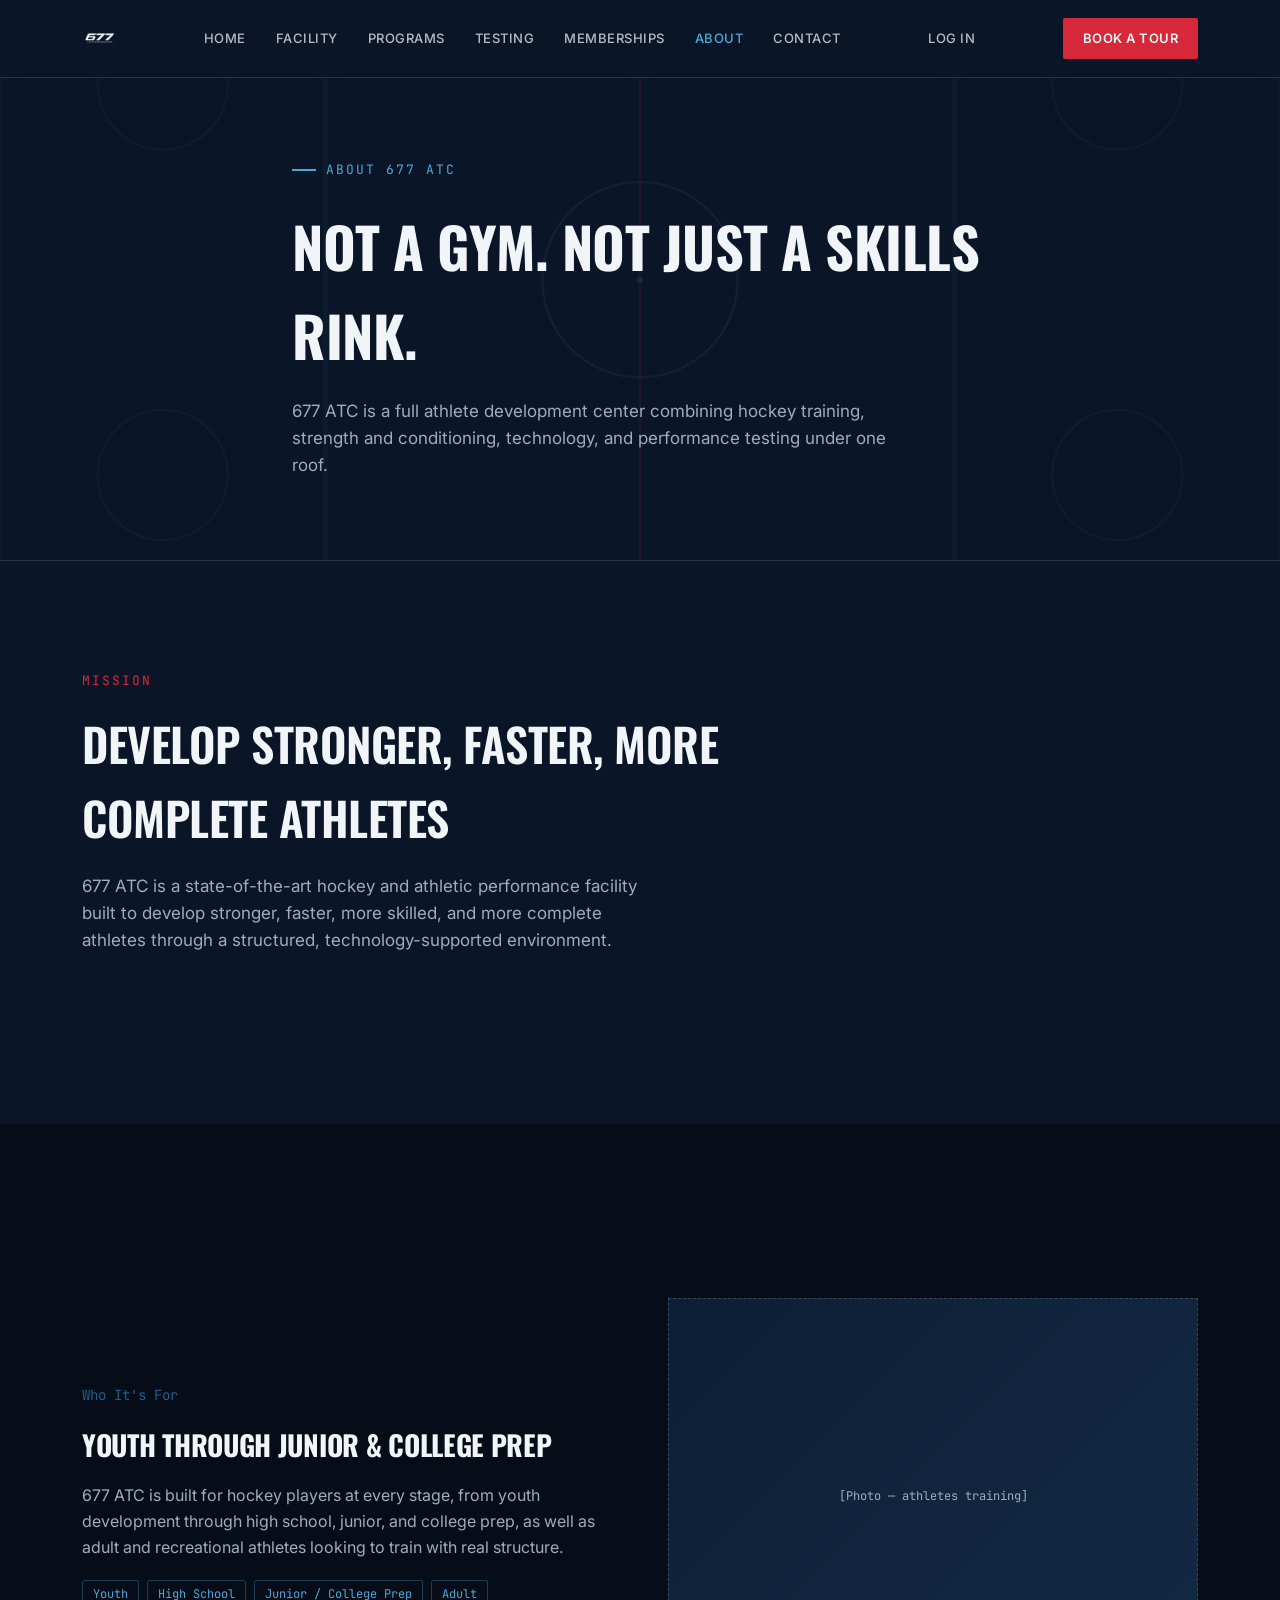
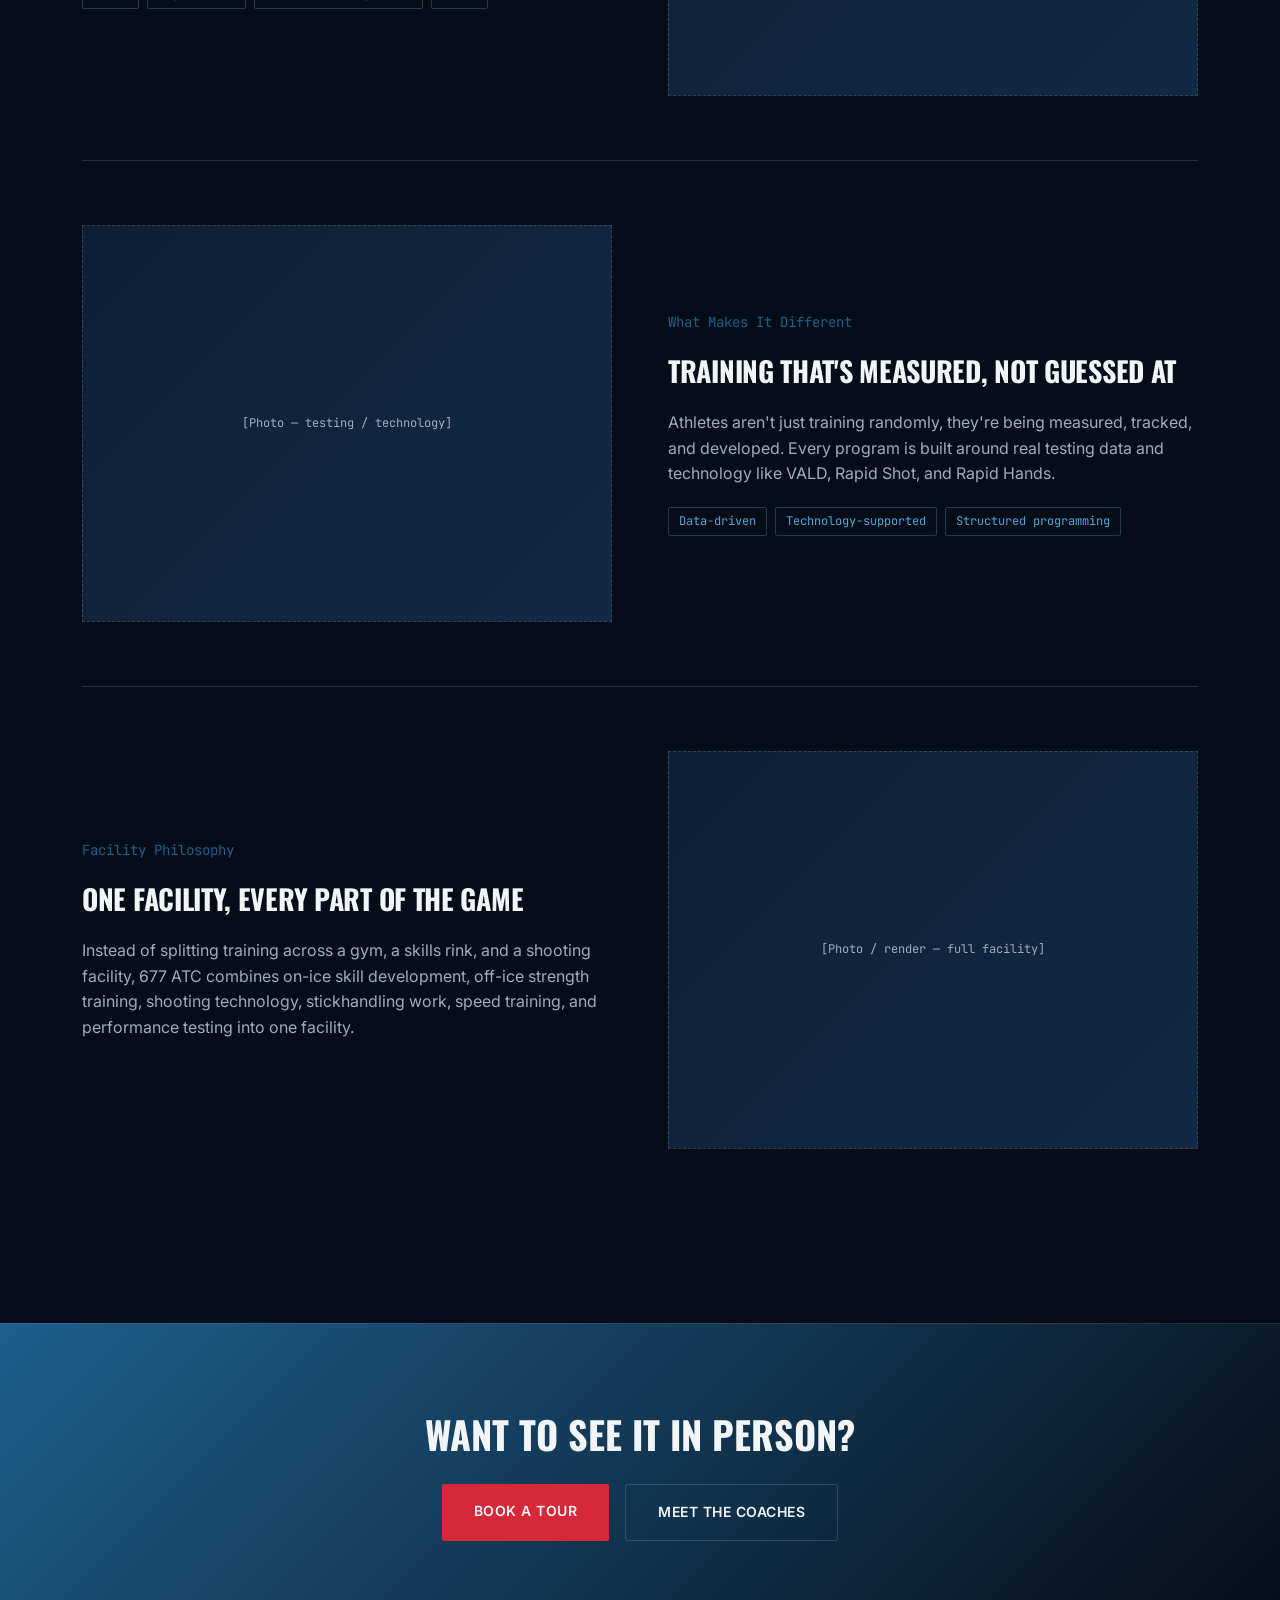
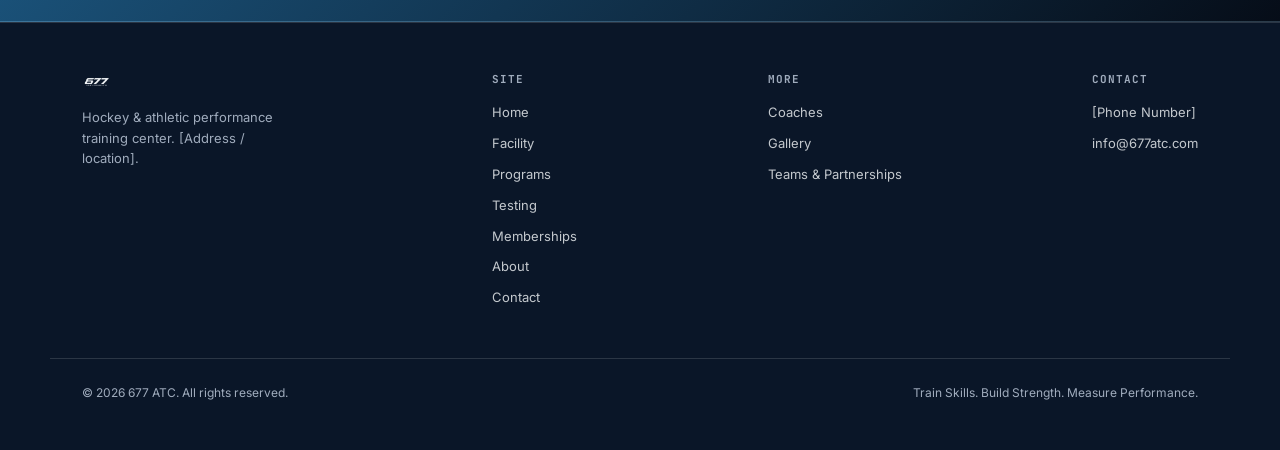
==== commit caec9dec: "Confirm mobile menu, logo cutout, and contrast fixes are live" ====
--- a/about.html
+++ b/about.html
@@ -22,9 +22,11 @@
       <a href="memberships.html">Memberships</a>
       <a href="about.html" class="active">About</a>
       <a href="contact.html">Contact</a>
+      <a href="login.html" class="mobile-only-link">Log In</a>
     </div>
     <a href="login.html" class="login-link">Log In</a>
     <a href="contact.html" class="nav-cta">Book a Tour</a>
+      <button class="menu-toggle" id="menu-toggle" aria-label="Toggle menu"><span></span><span></span><span></span></button>
   </nav>
 </header>
 <section class="page-hero">
--- a/styles.css
+++ b/styles.css
@@ -4,7 +4,7 @@
   --rink-blue: #1E5F8C;
   --ice-blue: #4FA8D8;
   --ice-white: #F2F5F7;
-  --steel: #8A96A8;
+  --steel: #A0ACBD;
   --goal-red: #D62839;
   --line-white: rgba(242,245,247,0.14);
   --font-display: 'Oswald', sans-serif;
@@ -35,6 +35,7 @@
 nav{
   display:flex;align-items:center;justify-content:space-between;
   padding:18px 32px;max-width:1180px;margin:0 auto;
+  position:relative;
 }
 .logo{
   font-family:var(--font-display);
@@ -60,6 +61,18 @@
 }
 .login-link:hover{opacity:1;color:var(--ice-blue);}
 
+.menu-toggle{
+  display:none;background:none;border:none;cursor:pointer;
+  width:32px;height:32px;flex-direction:column;justify-content:center;gap:6px;padding:0;
+}
+.menu-toggle span{
+  display:block;width:100%;height:2px;background:var(--ice-white);transition:transform .25s ease, opacity .25s ease;
+}
+.menu-toggle.open span:nth-child(1){transform:translateY(8px) rotate(45deg);}
+.menu-toggle.open span:nth-child(2){opacity:0;}
+.menu-toggle.open span:nth-child(3){transform:translateY(-8px) rotate(-45deg);}
+.mobile-only-link{display:none;}
+
 /* ---------- HOMEPAGE HERO ---------- */
 .hero{
   position:relative;min-height:100vh;display:flex;align-items:center;
@@ -84,8 +97,7 @@
 }
 .hero-logo{
   max-width:460px;width:70%;margin-bottom:28px;
-  mix-blend-mode:screen;
-  filter:drop-shadow(0 0 50px rgba(79,168,216,0.2));
+  filter:drop-shadow(0 0 40px rgba(79,168,216,0.25));
 }
 h1.headline .accent{color:var(--ice-blue);}
 .tagline{
@@ -378,7 +390,18 @@
 
 @media (max-width:900px){
   .summary-grid{grid-template-columns:repeat(2,1fr);}
-  .nav-links{display:none;}
+  .nav-links{
+    display:none;flex-direction:column;align-items:flex-start;gap:0;
+    position:absolute;top:calc(100% + 1px);left:0;right:0;
+    background:var(--navy-deep);border-bottom:1px solid var(--line-white);
+    padding:8px 32px 20px;
+  }
+  .nav-links.open{display:flex;}
+  .nav-links a{padding:12px 0;width:100%;border-bottom:1px solid var(--line-white);}
+  .nav-links a:last-child{border-bottom:none;}
+  .mobile-only-link{display:block;}
+  .login-link{display:none;}
+  .menu-toggle{display:flex;}
   .scoreboard .wrap{grid-template-columns:repeat(2,1fr);}
   .stat:nth-child(2){border-right:none;}
   .program-grid{grid-template-columns:1fr;}
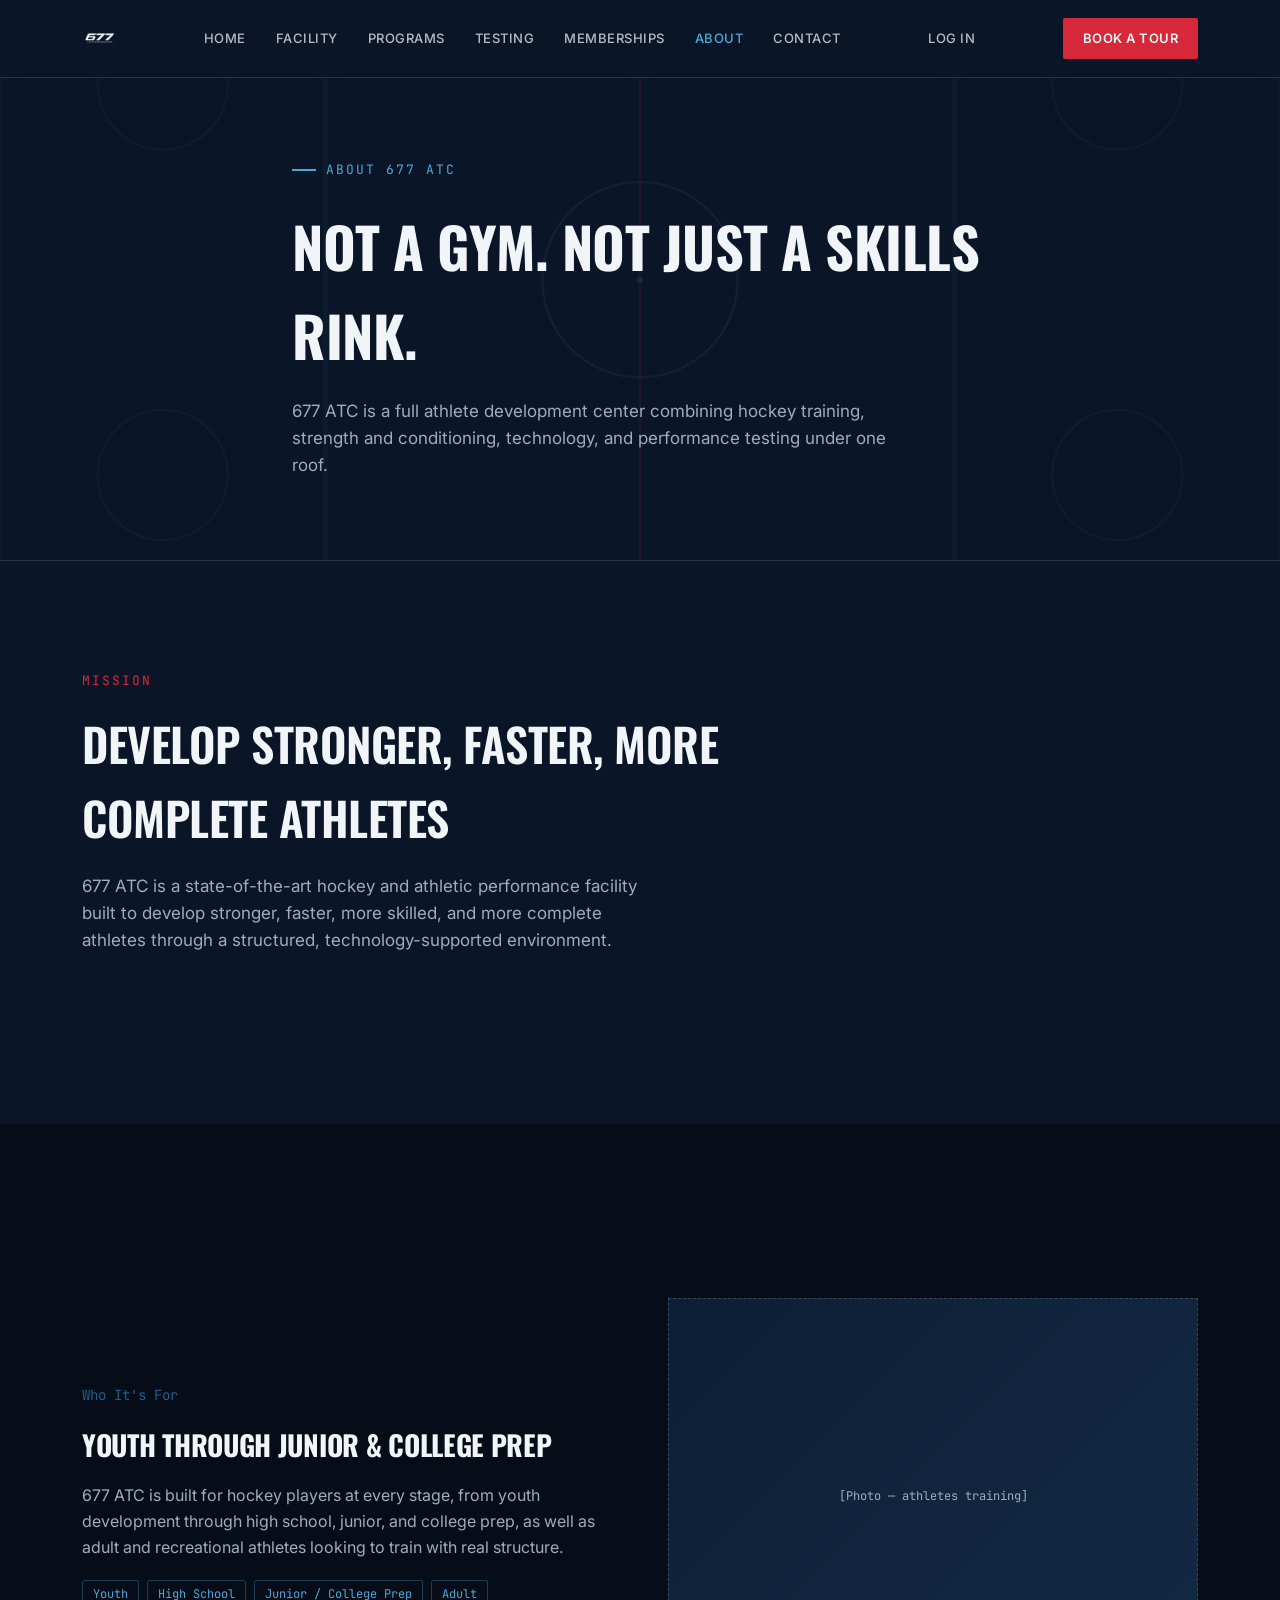
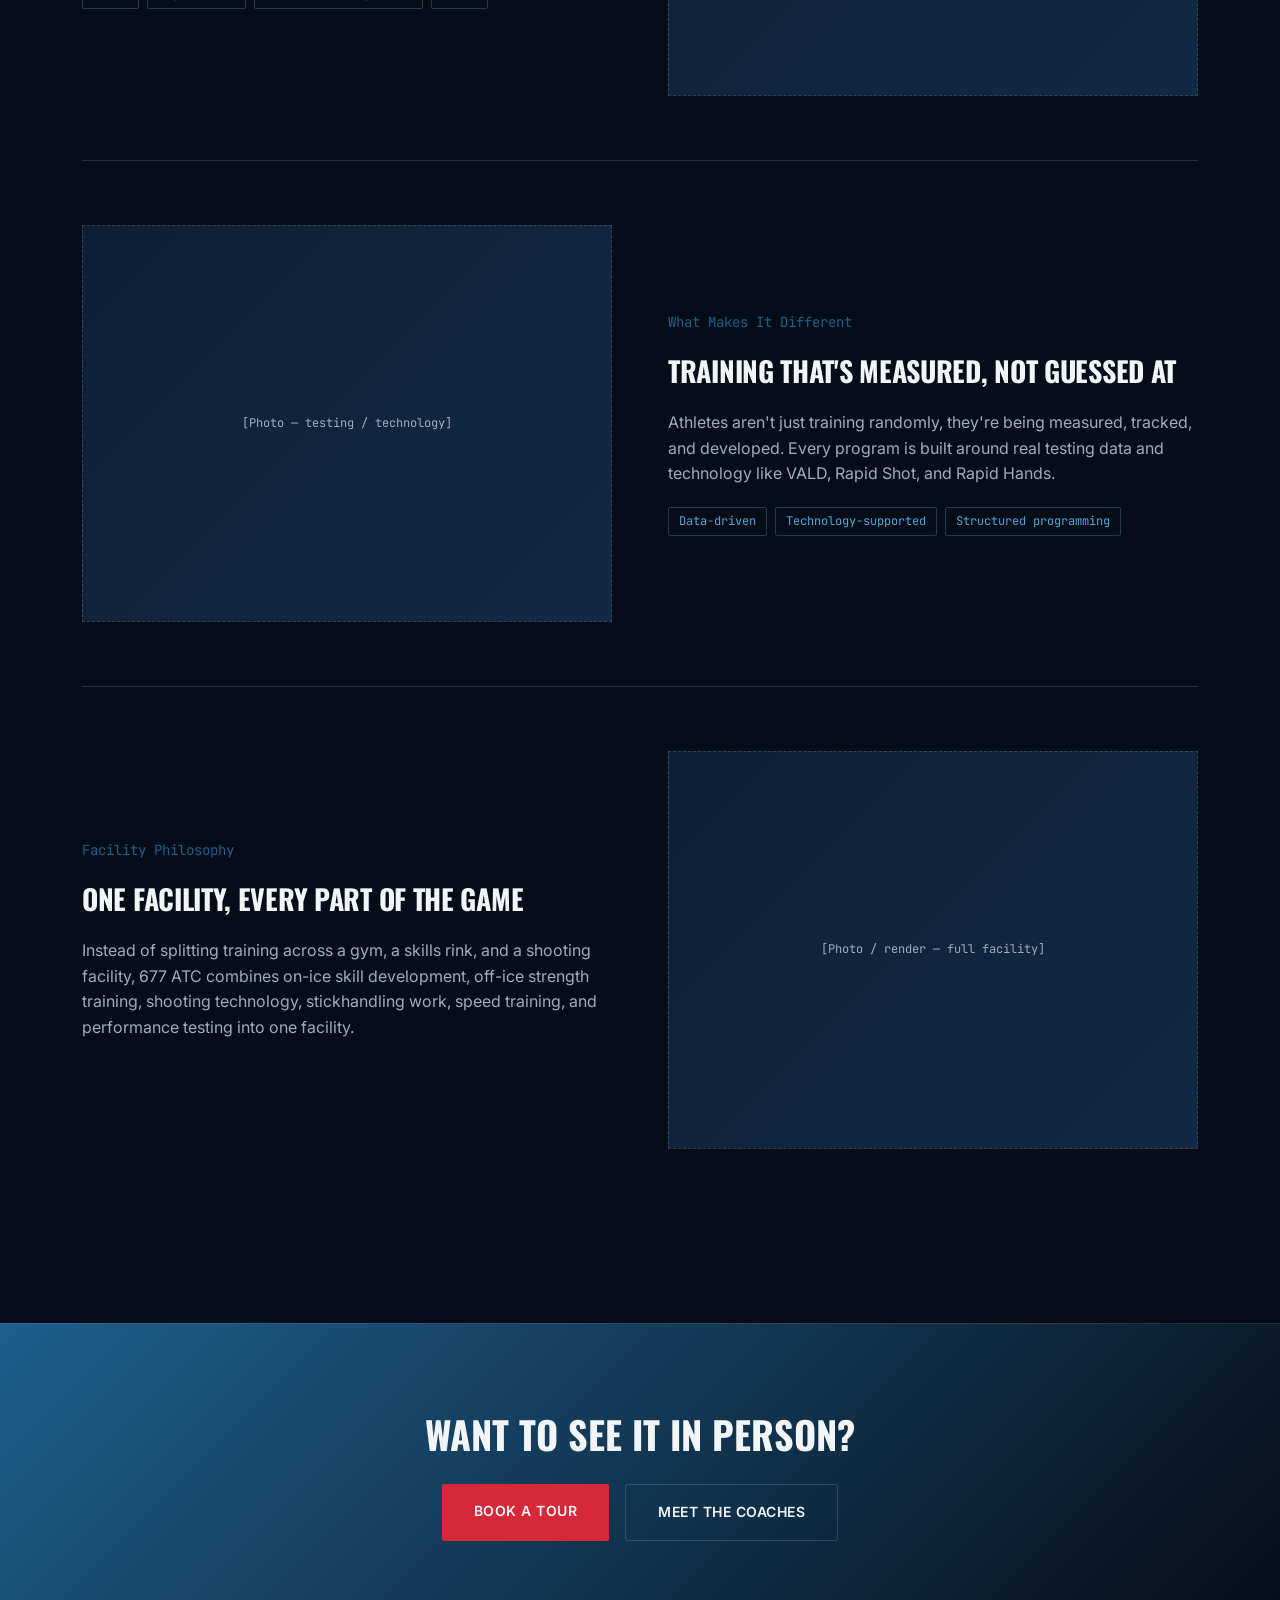
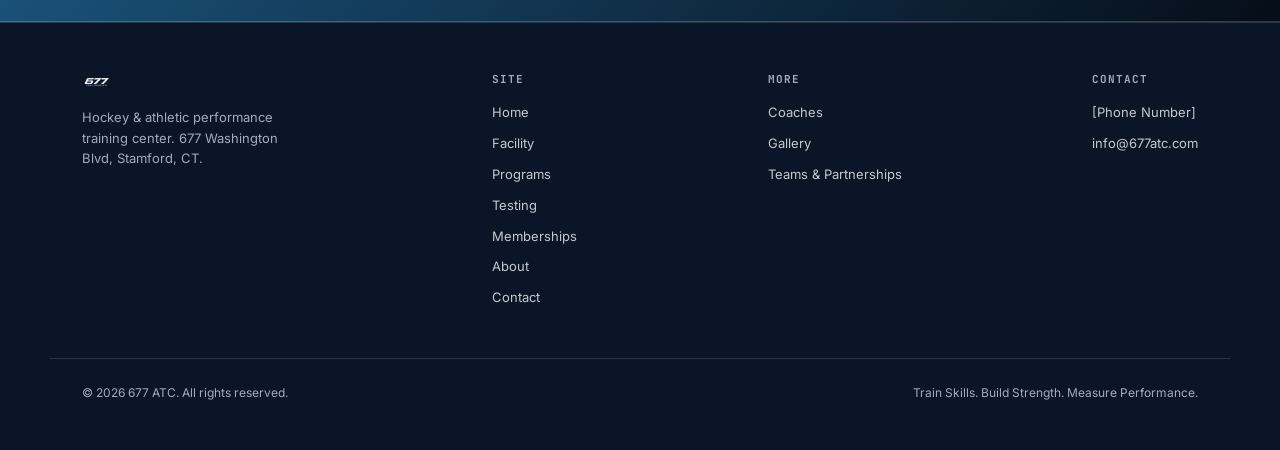
==== commit 6f42fc49: "Add real address and square footage, hover effects, cursor glow" ====
--- a/about.html
+++ b/about.html
@@ -102,7 +102,7 @@
   <div class="wrap footer-inner">
     <div class="footer-col">
       <div class="logo"><img src="assets/logo-mark-white.png" alt="677 ATC" class="logo-img"></div>
-      <p style="color:var(--steel);font-size:13px;margin-top:14px;max-width:220px;">Hockey &amp; athletic performance training center. [Address / location].</p>
+      <p style="color:var(--steel);font-size:13px;margin-top:14px;max-width:220px;">Hockey &amp; athletic performance training center. 677 Washington Blvd, Stamford, CT.</p>
     </div>
     <div class="footer-col">
       <h5>Site</h5>
--- a/styles.css
+++ b/styles.css
@@ -99,6 +99,12 @@
   max-width:460px;width:70%;margin-bottom:28px;
   filter:drop-shadow(0 0 40px rgba(79,168,216,0.25));
 }
+.hero-glow{
+  position:absolute;top:0;left:0;width:100%;height:100%;
+  pointer-events:none;z-index:1;
+  background:radial-gradient(circle 380px at 50% 40%, rgba(79,168,216,0.16), transparent 70%);
+  transition:background .15s ease-out;
+}
 h1.headline .accent{color:var(--ice-blue);}
 .tagline{
   font-family:var(--font-mono);font-size:16px;color:var(--ice-white);
@@ -159,7 +165,8 @@
 
 /* ---------- PROGRAM / NUMBERED SEQUENCE CARDS ---------- */
 .program-grid{display:grid;grid-template-columns:repeat(3,1fr);gap:2px;background:var(--line-white);}
-.program-card{background:var(--navy-deep);padding:44px 34px;position:relative;}
+.program-card{background:var(--navy-deep);padding:44px 34px;position:relative;transition:transform .25s ease, background .25s ease;}
+.program-card:hover{transform:translateY(-4px);background:#0c1e33;}
 .program-num{font-family:var(--font-mono);font-size:14px;color:var(--rink-blue);margin-bottom:22px;}
 .program-card h3{font-family:var(--font-display);font-size:22px;text-transform:uppercase;margin-bottom:12px;letter-spacing:0.5px;}
 .program-card p{color:var(--steel);font-size:15px;margin-bottom:18px;}
@@ -170,7 +177,8 @@
 
 /* ---------- FACILITY FEATURE GRID ---------- */
 .feature-grid{display:grid;grid-template-columns:repeat(4,1fr);gap:1px;background:var(--line-white);}
-.feature{background:var(--navy);padding:32px 28px;}
+.feature{background:var(--navy);padding:32px 28px;transition:transform .25s ease, background .25s ease;}
+.feature:hover{transform:translateY(-4px);background:#0d1f36;}
 .feature h4{font-family:var(--font-display);font-size:18px;text-transform:uppercase;margin-bottom:10px;letter-spacing:0.5px;}
 .feature p{color:var(--steel);font-size:14px;}
 .icon-line{width:32px;height:3px;background:var(--goal-red);margin-bottom:18px;}
@@ -202,7 +210,9 @@
 .pricing-card{
   background:var(--navy-deep);border:1px solid var(--line-white);border-radius:4px;
   padding:40px 32px;display:flex;flex-direction:column;
-}
+  transition:transform .25s ease, border-color .25s ease;
+}
+.pricing-card:hover{transform:translateY(-4px);border-color:var(--ice-blue);}
 .pricing-card.featured{border-color:var(--goal-red);position:relative;}
 .pricing-badge{
   position:absolute;top:-13px;left:32px;background:var(--goal-red);color:var(--ice-white);
@@ -224,7 +234,8 @@
 
 /* ---------- COACH / STAFF CARDS ---------- */
 .coach-grid{display:grid;grid-template-columns:repeat(3,1fr);gap:32px;}
-.coach-card{background:var(--navy-deep);border:1px solid var(--line-white);border-radius:4px;overflow:hidden;}
+.coach-card{background:var(--navy-deep);border:1px solid var(--line-white);border-radius:4px;overflow:hidden;transition:transform .25s ease, border-color .25s ease;}
+.coach-card:hover{transform:translateY(-4px);border-color:var(--ice-blue);}
 .coach-photo{
   aspect-ratio:1/1;background:linear-gradient(135deg,#0d1f36,#132a44);
   display:flex;align-items:center;justify-content:center;
@@ -243,7 +254,8 @@
 
 /* ---------- TECHNOLOGY GRID ---------- */
 .tech-grid{display:grid;grid-template-columns:repeat(2,1fr);gap:1px;background:var(--line-white);}
-.tech-item{background:var(--navy);padding:40px;display:flex;gap:24px;align-items:flex-start;}
+.tech-item{background:var(--navy);padding:40px;display:flex;gap:24px;align-items:flex-start;transition:background .25s ease;}
+.tech-item:hover{background:#0d1f36;}
 .tech-mark{
   font-family:var(--font-mono);font-size:13px;color:var(--goal-red);
   border:1px solid rgba(214,40,57,0.35);padding:6px 10px;border-radius:2px;white-space:nowrap;
@@ -262,7 +274,8 @@
 
 /* ---------- TEAMS / PARTNERSHIPS ---------- */
 .partner-grid{display:grid;grid-template-columns:repeat(2,1fr);gap:1px;background:var(--line-white);}
-.partner-card{background:var(--navy);padding:40px;}
+.partner-card{background:var(--navy);padding:40px;transition:background .25s ease;}
+.partner-card:hover{background:#0d1f36;}
 .partner-card h4{font-family:var(--font-display);font-size:20px;text-transform:uppercase;margin-bottom:10px;}
 .partner-card p{color:var(--steel);font-size:14px;}
 
